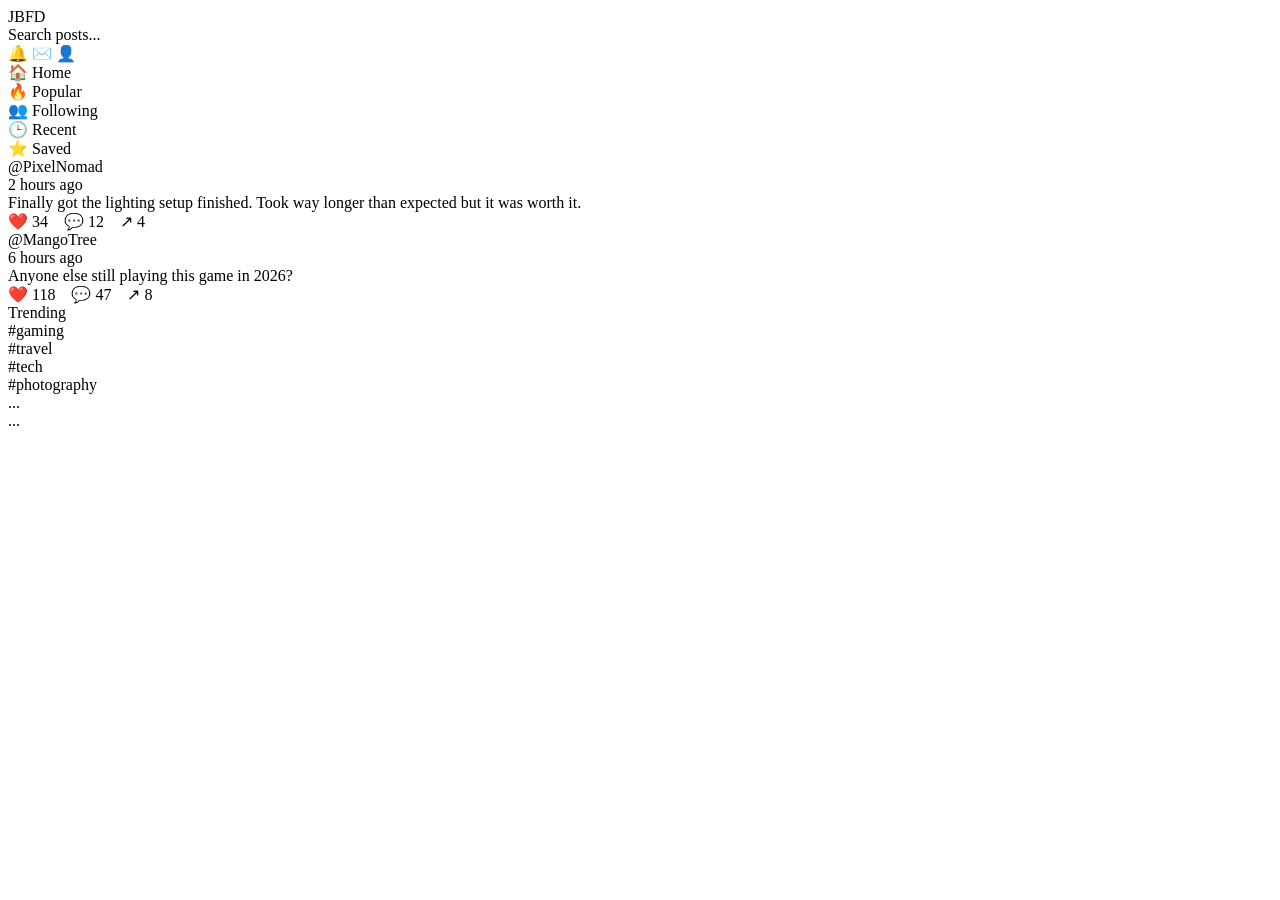
==== index.html @ 5644867a "Update index.html" ====
<body>

<!-- SITE -->

<div id="site">

    <header class="topbar">

        <div class="logo">JBFD</div>

        <div class="search">
            Search posts...
        </div>

        <div class="top-icons">
            🔔 ✉️ 👤
        </div>

    </header>

    <div class="layout">

        <aside class="sidebar-left">

            <div class="nav-item">🏠 Home</div>
            <div class="nav-item">🔥 Popular</div>
            <div class="nav-item">👥 Following</div>
            <div class="nav-item">🕒 Recent</div>
            <div class="nav-item">⭐ Saved</div>

        </aside>

        <main class="feed">

            <div class="post">

                <div class="post-header">

                    <div class="avatar"></div>

                    <div>
                        <div class="username">@PixelNomad</div>
                        <div class="time">2 hours ago</div>
                    </div>

                </div>

                <div class="post-text">
                    Finally got the lighting setup finished.
                    Took way longer than expected but it was worth it.
                </div>

                <div class="post-image"></div>

                <div class="actions">
                    ❤️ 34 &nbsp;&nbsp; 💬 12 &nbsp;&nbsp; ↗ 4
                </div>

            </div>

            <div class="post">

                <div class="post-header">

                    <div class="avatar"></div>

                    <div>
                        <div class="username">@MangoTree</div>
                        <div class="time">6 hours ago</div>
                    </div>

                </div>

                <div class="post-text">
                    Anyone else still playing this game in 2026?
                </div>

                <div class="actions">
                    ❤️ 118 &nbsp;&nbsp; 💬 47 &nbsp;&nbsp; ↗ 8
                </div>

            </div>

        </main>

        <aside class="sidebar-right">

            <div class="trending-title">
                Trending
            </div>

            <div>#gaming</div>
            <div>#travel</div>
            <div>#tech</div>
            <div>#photography</div>

        </aside>

    </div>

</div>

<!-- COOKIE MODAL -->
<div id="cookieOverlay">
    ...
</div>

<!-- VIDEO -->
<div id="videoContainer">
    ...
</div>

</body>
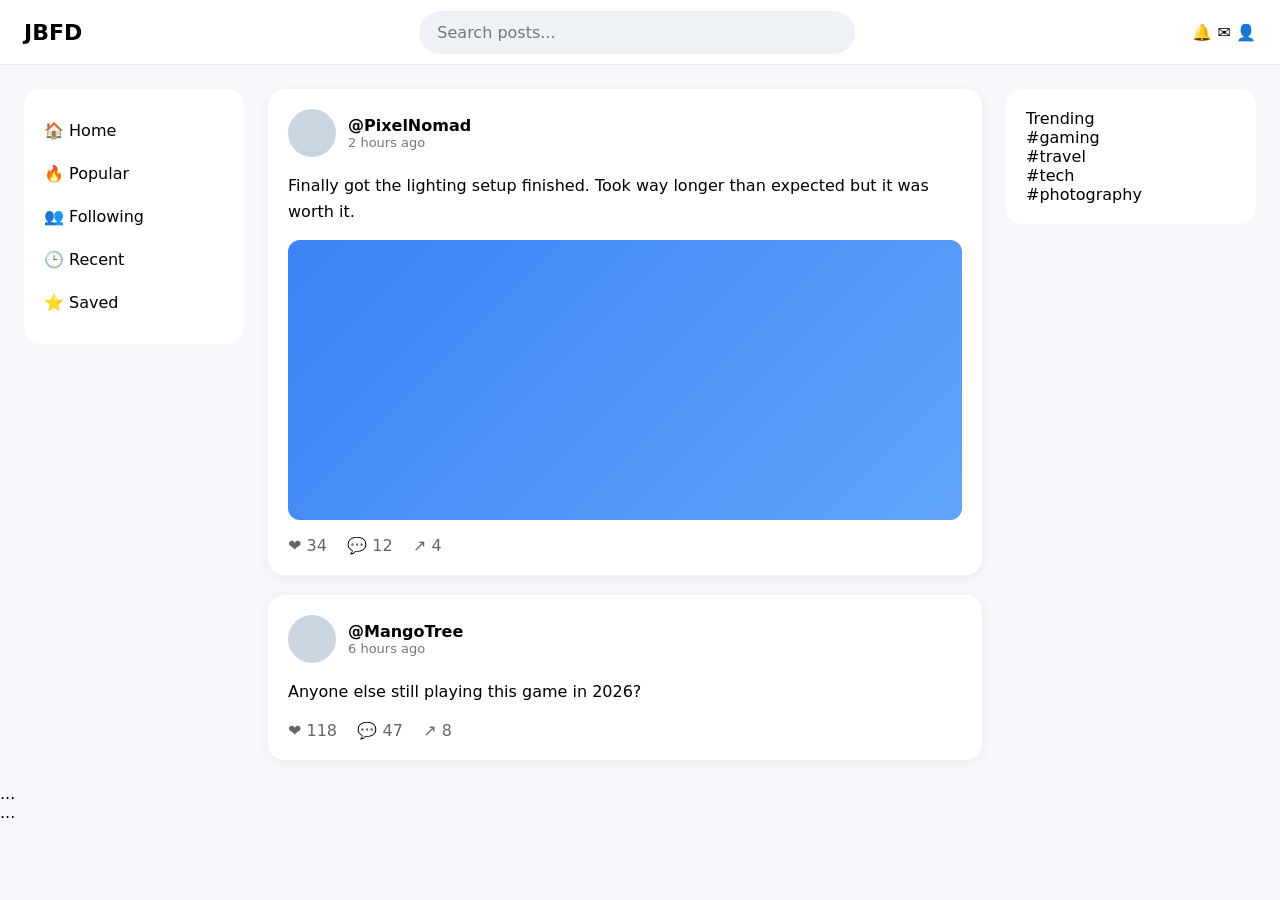
==== commit fa09ad9b: "Update index.html" ====
--- a/index.html
+++ b/index.html
@@ -1,48 +1,149 @@
+<!DOCTYPE html>
+<html lang="en">
+<head>
+    <meta charset="UTF-8">
+    <title>JBFD</title>
+
+    <style>
+        body{
+            margin:0;
+            font-family:Inter,system-ui,sans-serif;
+            background:#f5f7fa;
+        }
+
+        .topbar{
+            height:64px;
+            background:white;
+            border-bottom:1px solid #e5e7eb;
+            display:flex;
+            align-items:center;
+            justify-content:space-between;
+            padding:0 24px;
+        }
+
+        .logo{
+            font-weight:700;
+            font-size:22px;
+        }
+
+        .search{
+            width:400px;
+            max-width:40vw;
+            background:#eef2f7;
+            border-radius:999px;
+            padding:12px 18px;
+            color:#777;
+        }
+
+        .layout{
+            max-width:1400px;
+            margin:auto;
+            display:grid;
+            grid-template-columns:220px 1fr 250px;
+            gap:24px;
+            padding:24px;
+        }
+
+        .sidebar-left,
+        .sidebar-right{
+            background:white;
+            border-radius:16px;
+            padding:20px;
+            height:fit-content;
+        }
+
+        .nav-item{
+            padding:12px 0;
+        }
+
+        .feed{
+            display:flex;
+            flex-direction:column;
+            gap:20px;
+        }
+
+        .post{
+            background:white;
+            border-radius:16px;
+            padding:20px;
+            box-shadow:0 2px 12px rgba(0,0,0,.05);
+        }
+
+        .post-header{
+            display:flex;
+            gap:12px;
+            align-items:center;
+            margin-bottom:16px;
+        }
+
+        .avatar{
+            width:48px;
+            height:48px;
+            border-radius:50%;
+            background:#cbd5e1;
+        }
+
+        .username{
+            font-weight:600;
+        }
+
+        .time{
+            color:#777;
+            font-size:13px;
+        }
+
+        .post-text{
+            line-height:1.6;
+            margin-bottom:16px;
+        }
+
+        .post-image{
+            height:280px;
+            border-radius:12px;
+            background:linear-gradient(135deg,#3b82f6,#60a5fa);
+            margin-bottom:16px;
+        }
+
+        .actions{
+            color:#666;
+        }
+
+        #cookieOverlay{
+            backdrop-filter:blur(3px);
+        }
+    </style>
+
+</head>
+
 <body>
-
-<!-- SITE -->
 
 <div id="site">
 
     <header class="topbar">
-
         <div class="logo">JBFD</div>
-
-        <div class="search">
-            Search posts...
-        </div>
-
-        <div class="top-icons">
-            🔔 ✉️ 👤
-        </div>
-
+        <div class="search">Search posts...</div>
+        <div class="top-icons">🔔 ✉️ 👤</div>
     </header>
 
     <div class="layout">
 
         <aside class="sidebar-left">
-
             <div class="nav-item">🏠 Home</div>
             <div class="nav-item">🔥 Popular</div>
             <div class="nav-item">👥 Following</div>
             <div class="nav-item">🕒 Recent</div>
             <div class="nav-item">⭐ Saved</div>
-
         </aside>
 
         <main class="feed">
 
             <div class="post">
-
                 <div class="post-header">
-
                     <div class="avatar"></div>
-
                     <div>
                         <div class="username">@PixelNomad</div>
                         <div class="time">2 hours ago</div>
                     </div>
-
                 </div>
 
                 <div class="post-text">
@@ -55,20 +156,15 @@
                 <div class="actions">
                     ❤️ 34 &nbsp;&nbsp; 💬 12 &nbsp;&nbsp; ↗ 4
                 </div>
-
             </div>
 
             <div class="post">
-
                 <div class="post-header">
-
                     <div class="avatar"></div>
-
                     <div>
                         <div class="username">@MangoTree</div>
                         <div class="time">6 hours ago</div>
                     </div>
-
                 </div>
 
                 <div class="post-text">
@@ -78,36 +174,24 @@
                 <div class="actions">
                     ❤️ 118 &nbsp;&nbsp; 💬 47 &nbsp;&nbsp; ↗ 8
                 </div>
-
             </div>
 
         </main>
 
         <aside class="sidebar-right">
-
-            <div class="trending-title">
-                Trending
-            </div>
-
+            <div class="trending-title">Trending</div>
             <div>#gaming</div>
             <div>#travel</div>
             <div>#tech</div>
             <div>#photography</div>
-
         </aside>
 
     </div>
 
 </div>
 
-<!-- COOKIE MODAL -->
-<div id="cookieOverlay">
-    ...
-</div>
-
-<!-- VIDEO -->
-<div id="videoContainer">
-    ...
-</div>
+<div id="cookieOverlay">...</div>
+<div id="videoContainer">...</div>
 
 </body>
+</html>
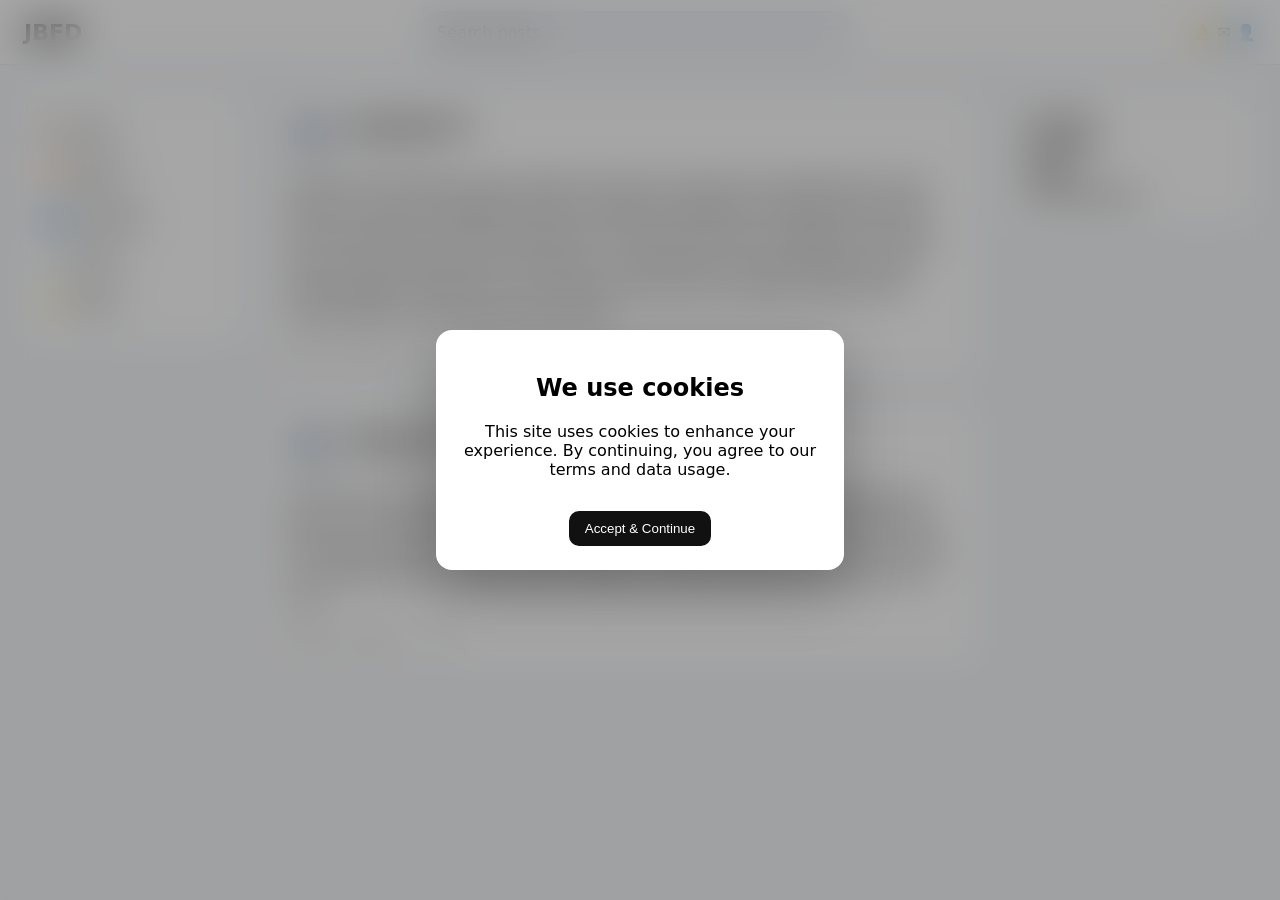
==== commit eb29cee1: "Update index.html" ====
--- a/index.html
+++ b/index.html
@@ -1,197 +1,269 @@
 <!DOCTYPE html>
 <html lang="en">
 <head>
-    <meta charset="UTF-8">
-    <title>JBFD</title>
-
-    <style>
-        body{
-            margin:0;
-            font-family:Inter,system-ui,sans-serif;
-            background:#f5f7fa;
-        }
-
-        .topbar{
-            height:64px;
-            background:white;
-            border-bottom:1px solid #e5e7eb;
-            display:flex;
-            align-items:center;
-            justify-content:space-between;
-            padding:0 24px;
-        }
-
-        .logo{
-            font-weight:700;
-            font-size:22px;
-        }
-
-        .search{
-            width:400px;
-            max-width:40vw;
-            background:#eef2f7;
-            border-radius:999px;
-            padding:12px 18px;
-            color:#777;
-        }
-
-        .layout{
-            max-width:1400px;
-            margin:auto;
-            display:grid;
-            grid-template-columns:220px 1fr 250px;
-            gap:24px;
-            padding:24px;
-        }
-
-        .sidebar-left,
-        .sidebar-right{
-            background:white;
-            border-radius:16px;
-            padding:20px;
-            height:fit-content;
-        }
-
-        .nav-item{
-            padding:12px 0;
-        }
-
-        .feed{
-            display:flex;
-            flex-direction:column;
-            gap:20px;
-        }
-
-        .post{
-            background:white;
-            border-radius:16px;
-            padding:20px;
-            box-shadow:0 2px 12px rgba(0,0,0,.05);
-        }
-
-        .post-header{
-            display:flex;
-            gap:12px;
-            align-items:center;
-            margin-bottom:16px;
-        }
-
-        .avatar{
-            width:48px;
-            height:48px;
-            border-radius:50%;
-            background:#cbd5e1;
-        }
-
-        .username{
-            font-weight:600;
-        }
-
-        .time{
-            color:#777;
-            font-size:13px;
-        }
-
-        .post-text{
-            line-height:1.6;
-            margin-bottom:16px;
-        }
-
-        .post-image{
-            height:280px;
-            border-radius:12px;
-            background:linear-gradient(135deg,#3b82f6,#60a5fa);
-            margin-bottom:16px;
-        }
-
-        .actions{
-            color:#666;
-        }
-
-        #cookieOverlay{
-            backdrop-filter:blur(3px);
-        }
-    </style>
+<meta charset="UTF-8">
+<title>JBFD</title>
+
+<style>
+body{
+    margin:0;
+    font-family:Inter,system-ui,sans-serif;
+    background:#f5f7fa;
+}
+
+/* blur layer when cookie popup is active */
+#blurLayer{
+    position:fixed;
+    inset:0;
+    backdrop-filter: blur(20px);
+    background: rgba(0,0,0,0.35);
+    z-index: 10;
+    display:none;
+}
+
+/* TOP BAR */
+.topbar{
+    height:64px;
+    background:white;
+    border-bottom:1px solid #e5e7eb;
+    display:flex;
+    align-items:center;
+    justify-content:space-between;
+    padding:0 24px;
+}
+
+.logo{ font-weight:700; font-size:22px; }
+
+.search{
+    width:400px;
+    max-width:40vw;
+    background:#eef2f7;
+    border-radius:999px;
+    padding:12px 18px;
+    color:#777;
+}
+
+/* LAYOUT */
+.layout{
+    max-width:1400px;
+    margin:auto;
+    display:grid;
+    grid-template-columns:220px 1fr 250px;
+    gap:24px;
+    padding:24px;
+}
+
+.sidebar-left,
+.sidebar-right{
+    background:white;
+    border-radius:16px;
+    padding:20px;
+    height:fit-content;
+}
+
+.nav-item{ padding:12px 0; }
+
+.feed{
+    display:flex;
+    flex-direction:column;
+    gap:20px;
+}
+
+/* POSTS */
+.post{
+    background:white;
+    border-radius:16px;
+    padding:20px;
+    box-shadow:0 2px 12px rgba(0,0,0,.05);
+}
+
+.post-header{
+    display:flex;
+    gap:12px;
+    align-items:center;
+    margin-bottom:16px;
+}
+
+.avatar{
+    width:48px;
+    height:48px;
+    border-radius:50%;
+    background:#cbd5e1;
+}
+
+.username{ font-weight:600; }
+
+.time{
+    color:#777;
+    font-size:13px;
+}
+
+.post-text{
+    line-height:1.6;
+    margin-bottom:16px;
+}
+
+/* removed blue box completely */
+.post-image{
+    display:none;
+}
+
+.actions{
+    color:#666;
+}
+
+/* COOKIE POPUP */
+#cookieOverlay{
+    position:fixed;
+    inset:0;
+    display:flex;
+    align-items:center;
+    justify-content:center;
+    z-index: 20;
+}
+
+.cookieBox{
+    width:360px;
+    background:white;
+    border-radius:16px;
+    padding:24px;
+    box-shadow:0 20px 60px rgba(0,0,0,.25);
+    text-align:center;
+}
+
+.cookieBox button{
+    margin-top:16px;
+    padding:10px 16px;
+    border:none;
+    border-radius:10px;
+    background:#111;
+    color:white;
+    cursor:pointer;
+}
+
+/* VIDEO SCREEN */
+#videoContainer{
+    display:none;
+    height:100vh;
+    width:100%;
+    background:black;
+    color:white;
+    align-items:center;
+    justify-content:center;
+    font-size:24px;
+}
+</style>
 
 </head>
 
 <body>
 
+<div id="blurLayer"></div>
+
+<!-- COOKIE POPUP -->
+<div id="cookieOverlay">
+    <div class="cookieBox">
+        <h2>We use cookies</h2>
+        <p>
+            This site uses cookies to enhance your experience.
+            By continuing, you agree to our terms and data usage.
+        </p>
+        <button onclick="acceptCookies()">Accept & Continue</button>
+    </div>
+</div>
+
+<!-- SITE -->
 <div id="site">
 
-    <header class="topbar">
-        <div class="logo">JBFD</div>
-        <div class="search">Search posts...</div>
-        <div class="top-icons">🔔 ✉️ 👤</div>
-    </header>
-
-    <div class="layout">
-
-        <aside class="sidebar-left">
-            <div class="nav-item">🏠 Home</div>
-            <div class="nav-item">🔥 Popular</div>
-            <div class="nav-item">👥 Following</div>
-            <div class="nav-item">🕒 Recent</div>
-            <div class="nav-item">⭐ Saved</div>
-        </aside>
-
-        <main class="feed">
-
-            <div class="post">
-                <div class="post-header">
-                    <div class="avatar"></div>
-                    <div>
-                        <div class="username">@PixelNomad</div>
-                        <div class="time">2 hours ago</div>
-                    </div>
+<header class="topbar">
+    <div class="logo">JBFD</div>
+    <div class="search">Search posts...</div>
+    <div class="top-icons">🔔 ✉️ 👤</div>
+</header>
+
+<div class="layout">
+
+    <aside class="sidebar-left">
+        <div class="nav-item">🏠 Home</div>
+        <div class="nav-item">🔥 Popular</div>
+        <div class="nav-item">👥 Following</div>
+        <div class="nav-item">🕒 Recent</div>
+        <div class="nav-item">⭐ Saved</div>
+    </aside>
+
+    <main class="feed">
+
+        <div class="post">
+            <div class="post-header">
+                <div class="avatar"></div>
+                <div>
+                    <div class="username">@PixelNomad</div>
+                    <div class="time">2 hours ago</div>
                 </div>
-
-                <div class="post-text">
-                    Finally got the lighting setup finished.
-                    Took way longer than expected but it was worth it.
+            </div>
+
+            <div class="post-text">
+                Finally got the lighting setup finished. Took way longer than expected but it was worth it. 
+                I had to completely rewire everything, reposition the LEDs three times, and recalibrate the camera exposure so it wouldn’t blow out highlights. 
+                The final result is way smoother than anything I’ve done before and honestly feels like a huge upgrade compared to my old setup. 
+                Next step is probably adding some motion effects and syncing it with audio.
+            </div>
+
+            <div class="actions">
+                ❤️ 34 &nbsp;&nbsp; 💬 12 &nbsp;&nbsp; ↗ 4
+            </div>
+        </div>
+
+        <div class="post">
+            <div class="post-header">
+                <div class="avatar"></div>
+                <div>
+                    <div class="username">@MangoTree</div>
+                    <div class="time">6 hours ago</div>
                 </div>
-
-                <div class="post-image"></div>
-
-                <div class="actions">
-                    ❤️ 34 &nbsp;&nbsp; 💬 12 &nbsp;&nbsp; ↗ 4
-                </div>
-            </div>
-
-            <div class="post">
-                <div class="post-header">
-                    <div class="avatar"></div>
-                    <div>
-                        <div class="username">@MangoTree</div>
-                        <div class="time">6 hours ago</div>
-                    </div>
-                </div>
-
-                <div class="post-text">
-                    Anyone else still playing this game in 2026?
-                </div>
-
-                <div class="actions">
-                    ❤️ 118 &nbsp;&nbsp; 💬 47 &nbsp;&nbsp; ↗ 8
-                </div>
-            </div>
-
-        </main>
-
-        <aside class="sidebar-right">
-            <div class="trending-title">Trending</div>
-            <div>#gaming</div>
-            <div>#travel</div>
-            <div>#tech</div>
-            <div>#photography</div>
-        </aside>
-
-    </div>
-
-</div>
-
-<div id="cookieOverlay">...</div>
-<div id="videoContainer">...</div>
+            </div>
+
+            <div class="post-text">
+                Anyone else still playing this game in 2026? I swear it somehow got better with age. 
+                The community is still active, updates are still rolling out, and somehow the meta keeps shifting in ways I didn’t expect. 
+                I thought it would be dead by now but it’s honestly still one of the most fun games to just hop into for a few hours and chill.
+            </div>
+
+            <div class="actions">
+                ❤️ 118 &nbsp;&nbsp; 💬 47 &nbsp;&nbsp; ↗ 8
+            </div>
+        </div>
+
+    </main>
+
+    <aside class="sidebar-right">
+        <div class="trending-title">Trending</div>
+        <div>#gaming</div>
+        <div>#travel</div>
+        <div>#tech</div>
+        <div>#photography</div>
+    </aside>
+
+</div>
+
+</div>
+
+<!-- VIDEO SCREEN -->
+<div id="videoContainer">
+    🎥 Video page (placeholder)
+</div>
+
+<script>
+function acceptCookies(){
+    document.getElementById("cookieOverlay").style.display = "none";
+    document.getElementById("blurLayer").style.display = "none";
+    document.getElementById("site").style.display = "none";
+    document.getElementById("videoContainer").style.display = "flex";
+}
+
+/* activate blur immediately */
+document.getElementById("blurLayer").style.display = "block";
+</script>
 
 </body>
 </html>
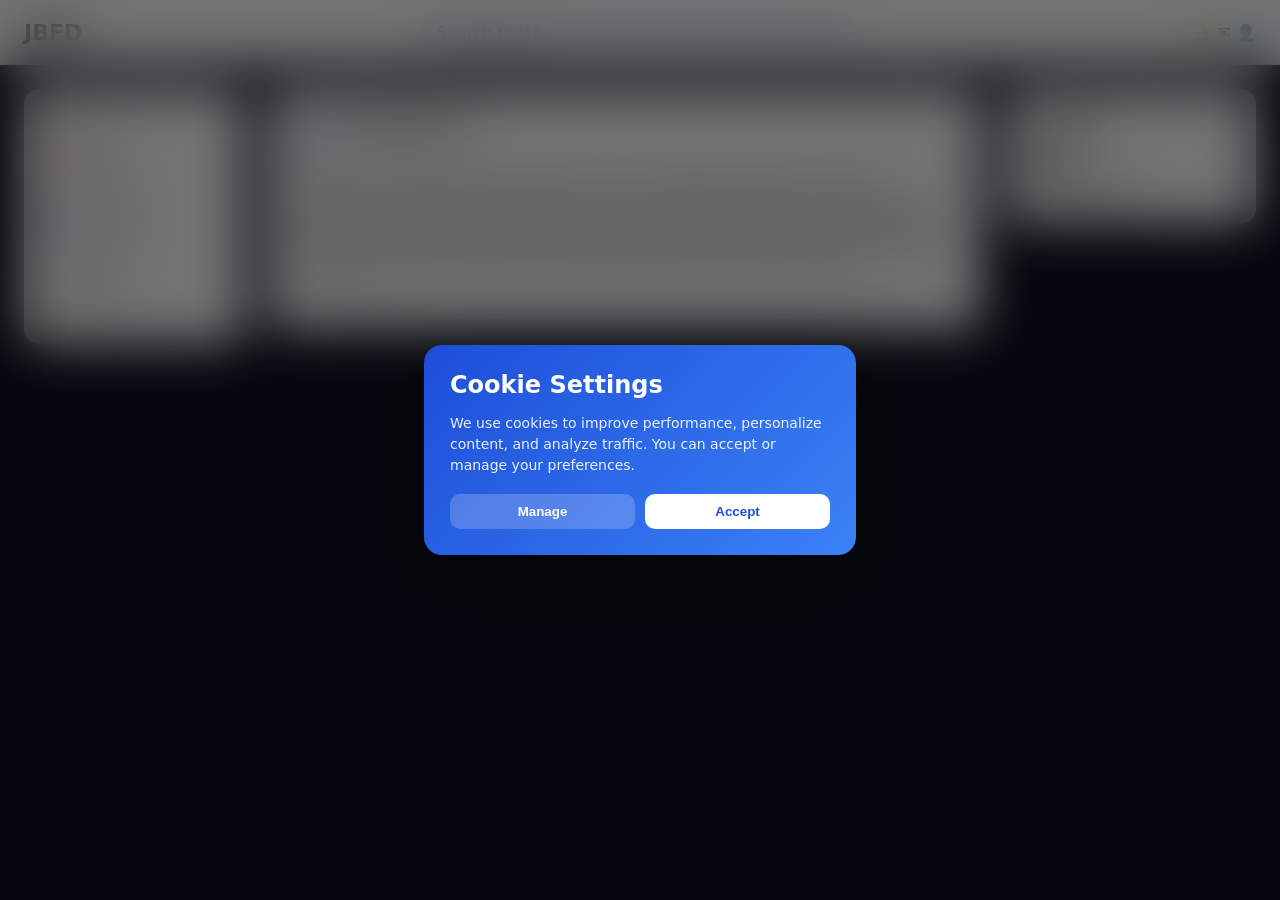
==== commit 34c876fe: "Update index.html" ====
--- a/index.html
+++ b/index.html
@@ -8,20 +8,24 @@
 body{
     margin:0;
     font-family:Inter,system-ui,sans-serif;
-    background:#f5f7fa;
-}
-
-/* blur layer when cookie popup is active */
+    background:#0b1220;
+}
+
+/* STRONG BLUR BACKDROP */
 #blurLayer{
     position:fixed;
     inset:0;
-    backdrop-filter: blur(20px);
-    background: rgba(0,0,0,0.35);
+    backdrop-filter: blur(25px);
+    background: rgba(0,0,0,0.55);
     z-index: 10;
-    display:none;
-}
-
-/* TOP BAR */
+}
+
+/* SITE */
+#site{
+    display:block;
+}
+
+/* TOPBAR */
 .topbar{
     height:64px;
     background:white;
@@ -32,7 +36,10 @@
     padding:0 24px;
 }
 
-.logo{ font-weight:700; font-size:22px; }
+.logo{
+    font-weight:700;
+    font-size:22px;
+}
 
 .search{
     width:400px;
@@ -69,7 +76,6 @@
     gap:20px;
 }
 
-/* POSTS */
 .post{
     background:white;
     border-radius:16px;
@@ -103,16 +109,11 @@
     margin-bottom:16px;
 }
 
-/* removed blue box completely */
-.post-image{
-    display:none;
-}
-
 .actions{
     color:#666;
 }
 
-/* COOKIE POPUP */
+/* COOKIE POPUP (BLUE MODERN STYLE) */
 #cookieOverlay{
     position:fixed;
     inset:0;
@@ -123,34 +124,64 @@
 }
 
 .cookieBox{
-    width:360px;
-    background:white;
-    border-radius:16px;
-    padding:24px;
-    box-shadow:0 20px 60px rgba(0,0,0,.25);
-    text-align:center;
+    width:380px;
+    background: linear-gradient(135deg,#1d4ed8,#3b82f6);
+    color:white;
+    border-radius:18px;
+    padding:26px;
+    box-shadow:0 25px 80px rgba(0,0,0,.5);
+    text-align:left;
+}
+
+.cookieBox h2{
+    margin:0 0 10px 0;
+}
+
+.cookieBox p{
+    font-size:14px;
+    opacity:0.9;
+    line-height:1.5;
+}
+
+.btnRow{
+    display:flex;
+    gap:10px;
+    margin-top:18px;
 }
 
 .cookieBox button{
-    margin-top:16px;
-    padding:10px 16px;
+    flex:1;
+    padding:10px 14px;
     border:none;
     border-radius:10px;
-    background:#111;
+    cursor:pointer;
+    font-weight:600;
+}
+
+.accept{
+    background:white;
+    color:#1d4ed8;
+}
+
+.decline{
+    background:rgba(255,255,255,0.2);
     color:white;
-    cursor:pointer;
-}
-
-/* VIDEO SCREEN */
+    border:1px solid rgba(255,255,255,0.4);
+}
+
+/* VIDEO FULLSCREEN */
 #videoContainer{
     display:none;
-    height:100vh;
+    position:fixed;
+    inset:0;
+    background:black;
+    z-index:5;
+}
+
+#videoContainer video{
     width:100%;
-    background:black;
-    color:white;
-    align-items:center;
-    justify-content:center;
-    font-size:24px;
+    height:100%;
+    object-fit:cover; /* THIS makes it fill edges */
 }
 </style>
 
@@ -163,12 +194,16 @@
 <!-- COOKIE POPUP -->
 <div id="cookieOverlay">
     <div class="cookieBox">
-        <h2>We use cookies</h2>
+        <h2>Cookie Settings</h2>
         <p>
-            This site uses cookies to enhance your experience.
-            By continuing, you agree to our terms and data usage.
+            We use cookies to improve performance, personalize content, and analyze traffic.
+            You can accept or manage your preferences.
         </p>
-        <button onclick="acceptCookies()">Accept & Continue</button>
+
+        <div class="btnRow">
+            <button class="decline" onclick="startVideo()">Manage</button>
+            <button class="accept" onclick="startVideo()">Accept</button>
+        </div>
     </div>
 </div>
 
@@ -203,35 +238,13 @@
             </div>
 
             <div class="post-text">
-                Finally got the lighting setup finished. Took way longer than expected but it was worth it. 
-                I had to completely rewire everything, reposition the LEDs three times, and recalibrate the camera exposure so it wouldn’t blow out highlights. 
-                The final result is way smoother than anything I’ve done before and honestly feels like a huge upgrade compared to my old setup. 
-                Next step is probably adding some motion effects and syncing it with audio.
+                Finally got the lighting setup finished. It took multiple redesigns, rewiring everything,
+                and rebalancing exposure across all angles. I also had to adjust color temperature manually
+                because the automatic settings kept blowing out highlights. Now it finally looks cinematic
+                and stable enough for real recording work.
             </div>
 
-            <div class="actions">
-                ❤️ 34 &nbsp;&nbsp; 💬 12 &nbsp;&nbsp; ↗ 4
-            </div>
-        </div>
-
-        <div class="post">
-            <div class="post-header">
-                <div class="avatar"></div>
-                <div>
-                    <div class="username">@MangoTree</div>
-                    <div class="time">6 hours ago</div>
-                </div>
-            </div>
-
-            <div class="post-text">
-                Anyone else still playing this game in 2026? I swear it somehow got better with age. 
-                The community is still active, updates are still rolling out, and somehow the meta keeps shifting in ways I didn’t expect. 
-                I thought it would be dead by now but it’s honestly still one of the most fun games to just hop into for a few hours and chill.
-            </div>
-
-            <div class="actions">
-                ❤️ 118 &nbsp;&nbsp; 💬 47 &nbsp;&nbsp; ↗ 8
-            </div>
+            <div class="actions">❤️ 34 💬 12 ↗ 4</div>
         </div>
 
     </main>
@@ -248,20 +261,30 @@
 
 </div>
 
-<!-- VIDEO SCREEN -->
+<!-- VIDEO -->
 <div id="videoContainer">
-    🎥 Video page (placeholder)
+    <video id="vid" autoplay muted playsinline>
+        <source src="getnerdalerted.mp4" type="video/mp4">
+    </video>
 </div>
 
 <script>
-function acceptCookies(){
+function startVideo(){
     document.getElementById("cookieOverlay").style.display = "none";
     document.getElementById("blurLayer").style.display = "none";
     document.getElementById("site").style.display = "none";
-    document.getElementById("videoContainer").style.display = "flex";
-}
-
-/* activate blur immediately */
+
+    const videoContainer = document.getElementById("videoContainer");
+    videoContainer.style.display = "block";
+
+    const vid = document.getElementById("vid");
+
+    // try to enable audio + autoplay
+    vid.muted = false;
+    vid.play();
+}
+
+/* show blur immediately */
 document.getElementById("blurLayer").style.display = "block";
 </script>
 
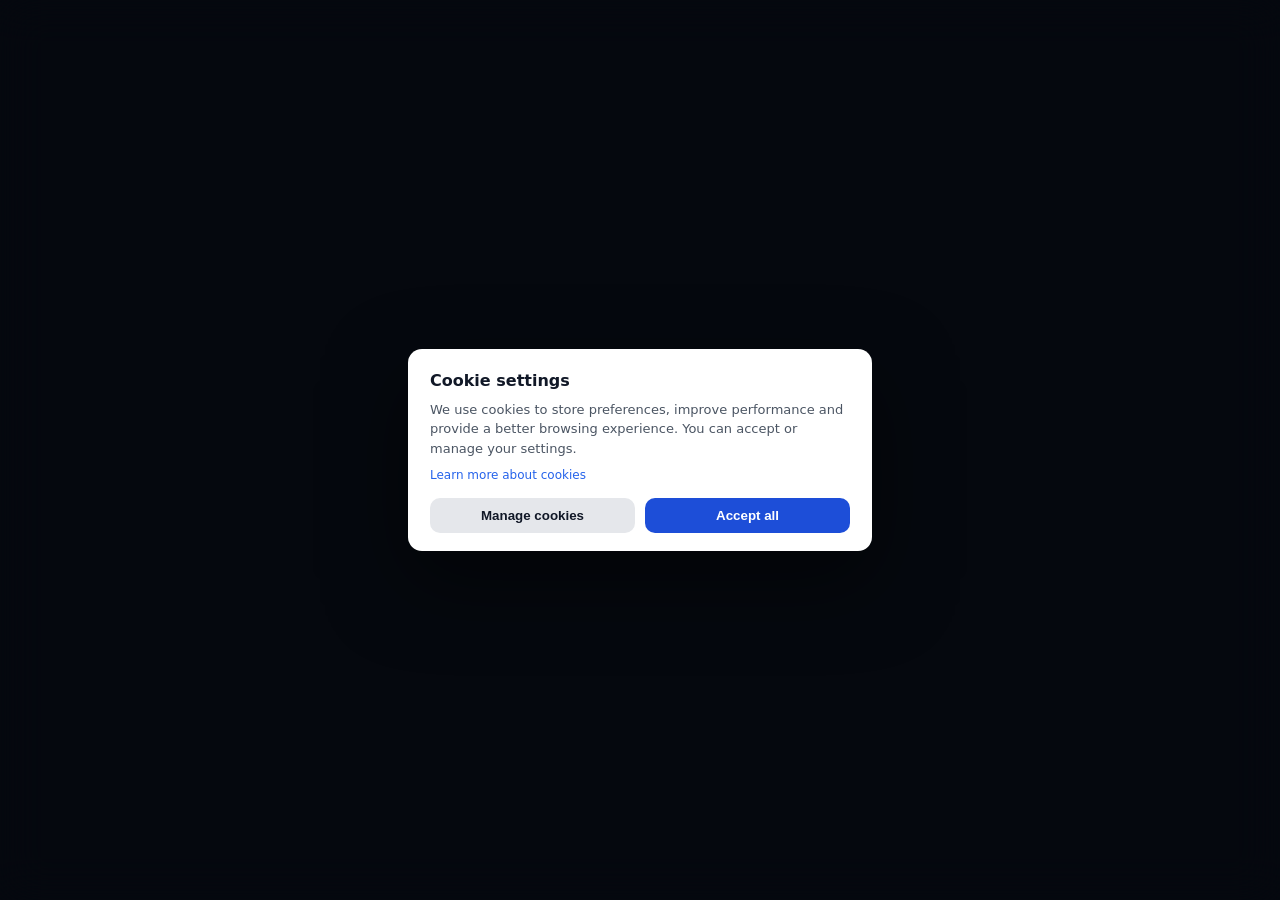
==== commit 80dfff2b: "Update index.html" ====
--- a/index.html
+++ b/index.html
@@ -2,174 +2,96 @@
 <html lang="en">
 <head>
 <meta charset="UTF-8">
-<title>JBFD</title>
+<title>Site</title>
 
 <style>
 body{
     margin:0;
     font-family:Inter,system-ui,sans-serif;
-    background:#0b1220;
+    background:#0f172a;
+    overflow:hidden;
 }
 
-/* STRONG BLUR BACKDROP */
+/* BACKDROP (fixes ugly blue wash) */
 #blurLayer{
     position:fixed;
     inset:0;
-    backdrop-filter: blur(25px);
-    background: rgba(0,0,0,0.55);
-    z-index: 10;
+    backdrop-filter: blur(22px);
+    background: rgba(0,0,0,0.65);
+    z-index:10;
 }
 
 /* SITE */
 #site{
-    display:block;
+    filter:none;
 }
 
-/* TOPBAR */
-.topbar{
-    height:64px;
-    background:white;
-    border-bottom:1px solid #e5e7eb;
-    display:flex;
-    align-items:center;
-    justify-content:space-between;
-    padding:0 24px;
-}
-
-.logo{
-    font-weight:700;
-    font-size:22px;
-}
-
-.search{
-    width:400px;
-    max-width:40vw;
-    background:#eef2f7;
-    border-radius:999px;
-    padding:12px 18px;
-    color:#777;
-}
-
-/* LAYOUT */
-.layout{
-    max-width:1400px;
-    margin:auto;
-    display:grid;
-    grid-template-columns:220px 1fr 250px;
-    gap:24px;
-    padding:24px;
-}
-
-.sidebar-left,
-.sidebar-right{
-    background:white;
-    border-radius:16px;
-    padding:20px;
-    height:fit-content;
-}
-
-.nav-item{ padding:12px 0; }
-
-.feed{
-    display:flex;
-    flex-direction:column;
-    gap:20px;
-}
-
-.post{
-    background:white;
-    border-radius:16px;
-    padding:20px;
-    box-shadow:0 2px 12px rgba(0,0,0,.05);
-}
-
-.post-header{
-    display:flex;
-    gap:12px;
-    align-items:center;
-    margin-bottom:16px;
-}
-
-.avatar{
-    width:48px;
-    height:48px;
-    border-radius:50%;
-    background:#cbd5e1;
-}
-
-.username{ font-weight:600; }
-
-.time{
-    color:#777;
-    font-size:13px;
-}
-
-.post-text{
-    line-height:1.6;
-    margin-bottom:16px;
-}
-
-.actions{
-    color:#666;
-}
-
-/* COOKIE POPUP (BLUE MODERN STYLE) */
+/* COOKIE MODAL */
 #cookieOverlay{
     position:fixed;
     inset:0;
     display:flex;
     align-items:center;
     justify-content:center;
-    z-index: 20;
+    z-index:20;
 }
 
+/* more realistic “EU consent style” but NOT branded */
 .cookieBox{
-    width:380px;
-    background: linear-gradient(135deg,#1d4ed8,#3b82f6);
-    color:white;
-    border-radius:18px;
-    padding:26px;
-    box-shadow:0 25px 80px rgba(0,0,0,.5);
-    text-align:left;
+    width:420px;
+    background:#ffffff;
+    border-radius:14px;
+    padding:22px 22px 18px;
+    box-shadow:0 30px 80px rgba(0,0,0,.5);
 }
 
-.cookieBox h2{
-    margin:0 0 10px 0;
+.cookieTitle{
+    font-size:16px;
+    font-weight:700;
+    margin-bottom:10px;
+    color:#111827;
 }
 
-.cookieBox p{
-    font-size:14px;
-    opacity:0.9;
+.cookieText{
+    font-size:13px;
     line-height:1.5;
+    color:#4b5563;
+}
+
+.cookieLinks{
+    margin-top:10px;
+    font-size:12px;
+    color:#2563eb;
 }
 
 .btnRow{
     display:flex;
     gap:10px;
-    margin-top:18px;
+    margin-top:16px;
 }
 
-.cookieBox button{
+button{
     flex:1;
-    padding:10px 14px;
+    padding:10px 12px;
+    border-radius:10px;
     border:none;
-    border-radius:10px;
+    font-weight:600;
     cursor:pointer;
-    font-weight:600;
 }
 
+/* primary */
 .accept{
-    background:white;
-    color:#1d4ed8;
+    background:#1d4ed8;
+    color:white;
 }
 
+/* secondary */
 .decline{
-    background:rgba(255,255,255,0.2);
-    color:white;
-    border:1px solid rgba(255,255,255,0.4);
+    background:#e5e7eb;
+    color:#111827;
 }
 
-/* VIDEO FULLSCREEN */
+/* VIDEO FULLSCREEN FIX (NO STRETCHING) */
 #videoContainer{
     display:none;
     position:fixed;
@@ -181,7 +103,7 @@
 #videoContainer video{
     width:100%;
     height:100%;
-    object-fit:cover; /* THIS makes it fill edges */
+    object-fit:cover; /* IMPORTANT: no distortion, fills screen */
 }
 </style>
 
@@ -191,96 +113,45 @@
 
 <div id="blurLayer"></div>
 
-<!-- COOKIE POPUP -->
+<!-- COOKIE -->
 <div id="cookieOverlay">
     <div class="cookieBox">
-        <h2>Cookie Settings</h2>
-        <p>
-            We use cookies to improve performance, personalize content, and analyze traffic.
-            You can accept or manage your preferences.
-        </p>
+        <div class="cookieTitle">Cookie settings</div>
+
+        <div class="cookieText">
+            We use cookies to store preferences, improve performance and provide a better browsing experience.
+            You can accept or manage your settings.
+        </div>
+
+        <div class="cookieLinks">
+            Learn more about cookies
+        </div>
 
         <div class="btnRow">
-            <button class="decline" onclick="startVideo()">Manage</button>
-            <button class="accept" onclick="startVideo()">Accept</button>
+            <button class="decline" onclick="enterSite()">Manage cookies</button>
+            <button class="accept" onclick="enterSite()">Accept all</button>
         </div>
     </div>
 </div>
 
-<!-- SITE -->
-<div id="site">
-
-<header class="topbar">
-    <div class="logo">JBFD</div>
-    <div class="search">Search posts...</div>
-    <div class="top-icons">🔔 ✉️ 👤</div>
-</header>
-
-<div class="layout">
-
-    <aside class="sidebar-left">
-        <div class="nav-item">🏠 Home</div>
-        <div class="nav-item">🔥 Popular</div>
-        <div class="nav-item">👥 Following</div>
-        <div class="nav-item">🕒 Recent</div>
-        <div class="nav-item">⭐ Saved</div>
-    </aside>
-
-    <main class="feed">
-
-        <div class="post">
-            <div class="post-header">
-                <div class="avatar"></div>
-                <div>
-                    <div class="username">@PixelNomad</div>
-                    <div class="time">2 hours ago</div>
-                </div>
-            </div>
-
-            <div class="post-text">
-                Finally got the lighting setup finished. It took multiple redesigns, rewiring everything,
-                and rebalancing exposure across all angles. I also had to adjust color temperature manually
-                because the automatic settings kept blowing out highlights. Now it finally looks cinematic
-                and stable enough for real recording work.
-            </div>
-
-            <div class="actions">❤️ 34 💬 12 ↗ 4</div>
-        </div>
-
-    </main>
-
-    <aside class="sidebar-right">
-        <div class="trending-title">Trending</div>
-        <div>#gaming</div>
-        <div>#travel</div>
-        <div>#tech</div>
-        <div>#photography</div>
-    </aside>
-
-</div>
-
-</div>
-
 <!-- VIDEO -->
 <div id="videoContainer">
-    <video id="vid" autoplay muted playsinline>
+    <video id="vid" autoplay muted playsinline loop>
         <source src="getnerdalerted.mp4" type="video/mp4">
     </video>
 </div>
 
 <script>
-function startVideo(){
+function enterSite(){
     document.getElementById("cookieOverlay").style.display = "none";
     document.getElementById("blurLayer").style.display = "none";
-    document.getElementById("site").style.display = "none";
 
-    const videoContainer = document.getElementById("videoContainer");
-    videoContainer.style.display = "block";
+    const video = document.getElementById("videoContainer");
+    video.style.display = "block";
 
     const vid = document.getElementById("vid");
 
-    // try to enable audio + autoplay
-    vid.muted = false;
+    vid.muted = false;   // try enable sound (browser may block autoplay audio)
     vid.play();
 }
 
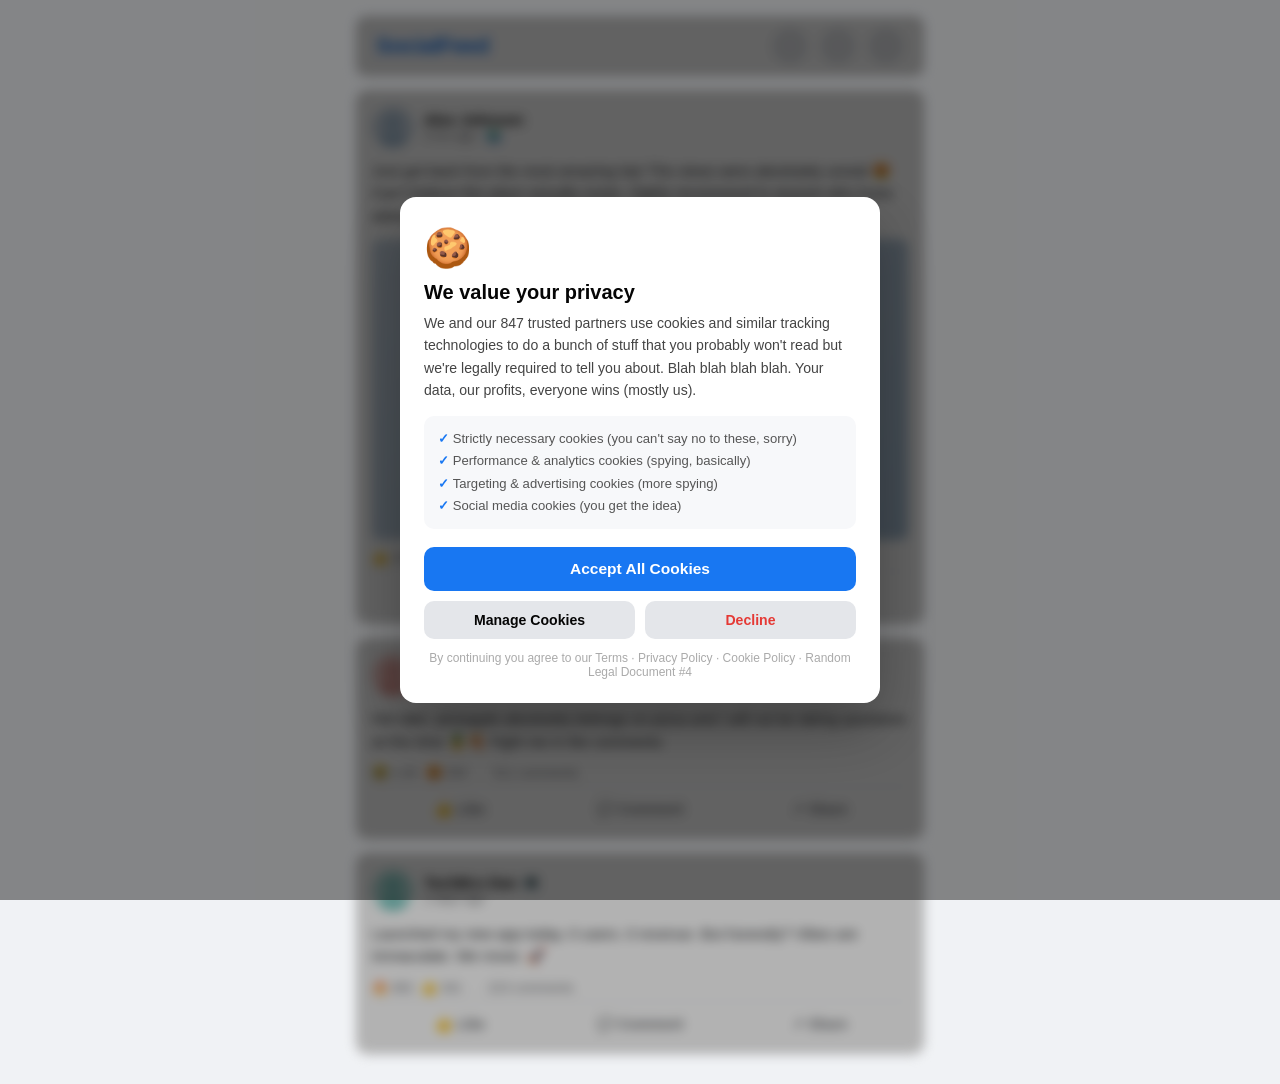
==== commit 63babf98: "Update index.html" ====
--- a/index.html
+++ b/index.html
@@ -1,163 +1,293 @@
 <!DOCTYPE html>
 <html lang="en">
 <head>
-<meta charset="UTF-8">
-<title>Site</title>
-
-<style>
-body{
-    margin:0;
-    font-family:Inter,system-ui,sans-serif;
-    background:#0f172a;
-    overflow:hidden;
-}
-
-/* BACKDROP (fixes ugly blue wash) */
-#blurLayer{
-    position:fixed;
-    inset:0;
-    backdrop-filter: blur(22px);
-    background: rgba(0,0,0,0.65);
-    z-index:10;
-}
-
-/* SITE */
-#site{
-    filter:none;
-}
-
-/* COOKIE MODAL */
-#cookieOverlay{
-    position:fixed;
-    inset:0;
-    display:flex;
-    align-items:center;
-    justify-content:center;
-    z-index:20;
-}
-
-/* more realistic “EU consent style” but NOT branded */
-.cookieBox{
-    width:420px;
-    background:#ffffff;
-    border-radius:14px;
-    padding:22px 22px 18px;
-    box-shadow:0 30px 80px rgba(0,0,0,.5);
-}
-
-.cookieTitle{
-    font-size:16px;
-    font-weight:700;
-    margin-bottom:10px;
-    color:#111827;
-}
-
-.cookieText{
-    font-size:13px;
-    line-height:1.5;
-    color:#4b5563;
-}
-
-.cookieLinks{
-    margin-top:10px;
-    font-size:12px;
-    color:#2563eb;
-}
-
-.btnRow{
-    display:flex;
-    gap:10px;
-    margin-top:16px;
-}
-
-button{
-    flex:1;
-    padding:10px 12px;
-    border-radius:10px;
-    border:none;
-    font-weight:600;
-    cursor:pointer;
-}
-
-/* primary */
-.accept{
-    background:#1d4ed8;
-    color:white;
-}
-
-/* secondary */
-.decline{
-    background:#e5e7eb;
-    color:#111827;
-}
-
-/* VIDEO FULLSCREEN FIX (NO STRETCHING) */
-#videoContainer{
-    display:none;
-    position:fixed;
-    inset:0;
-    background:black;
-    z-index:5;
-}
-
-#videoContainer video{
-    width:100%;
-    height:100%;
-    object-fit:cover; /* IMPORTANT: no distortion, fills screen */
-}
-</style>
-
+  <meta charset="UTF-8" />
+  <meta name="viewport" content="width=device-width, initial-scale=1.0" />
+  <title>SocialFeed</title>
+  <style>
+    *, *::before, *::after { box-sizing: border-box; margin: 0; padding: 0; }
+
+    body {
+      font-family: -apple-system, BlinkMacSystemFont, 'Segoe UI', Roboto, sans-serif;
+      background: #f0f2f5;
+      min-height: 100vh;
+      overflow: hidden;
+    }
+
+    /* ── FAKE FEED (blurred backdrop) ── */
+    .feed-wrapper {
+      filter: blur(6px) brightness(0.7);
+      pointer-events: none;
+      user-select: none;
+      padding: 16px;
+      max-width: 600px;
+      margin: 0 auto;
+    }
+
+    .navbar {
+      background: #fff;
+      border-radius: 10px;
+      padding: 12px 20px;
+      display: flex;
+      align-items: center;
+      justify-content: space-between;
+      margin-bottom: 14px;
+      box-shadow: 0 1px 4px rgba(0,0,0,.12);
+    }
+    .navbar .logo { font-weight: 800; font-size: 1.4rem; color: #1877f2; letter-spacing: -0.5px; }
+    .nav-icons { display: flex; gap: 12px; }
+    .nav-dot { width: 36px; height: 36px; border-radius: 50%; background: #e4e6ea; }
+
+    .post {
+      background: #fff;
+      border-radius: 12px;
+      padding: 16px;
+      margin-bottom: 14px;
+      box-shadow: 0 1px 4px rgba(0,0,0,.10);
+    }
+    .post-header { display: flex; align-items: center; gap: 10px; margin-bottom: 12px; }
+    .avatar { width: 42px; height: 42px; border-radius: 50%; }
+    .post-meta .name { font-weight: 700; font-size: .95rem; color: #050505; }
+    .post-meta .time { font-size: .78rem; color: #65676b; }
+    .post-body { font-size: .93rem; color: #1c1e21; line-height: 1.5; margin-bottom: 12px; }
+    .post-img {
+      width: 100%; border-radius: 8px; aspect-ratio: 16/9;
+      object-fit: cover; display: block; margin-bottom: 10px;
+    }
+    .post-img-placeholder {
+      width: 100%; border-radius: 8px; aspect-ratio: 16/9;
+      background: linear-gradient(135deg, #c9d6e3, #a8bfd4);
+      margin-bottom: 10px;
+    }
+    .post-actions { display: flex; gap: 4px; border-top: 1px solid #e4e6ea; padding-top: 8px; }
+    .action-btn {
+      flex: 1; padding: 6px; border-radius: 6px; background: transparent;
+      border: none; font-size: .88rem; color: #65676b; font-weight: 600; cursor: pointer;
+    }
+    .reactions { font-size: .82rem; color: #65676b; margin-bottom: 6px; }
+
+    /* ── OVERLAY ── */
+    .overlay {
+      position: fixed; inset: 0;
+      background: rgba(0,0,0,.45);
+      display: flex; align-items: center; justify-content: center;
+      z-index: 100;
+      padding: 16px;
+    }
+
+    /* ── COOKIE MODAL ── */
+    .cookie-modal {
+      background: #fff;
+      border-radius: 16px;
+      padding: 28px 24px 24px;
+      width: 100%;
+      max-width: 480px;
+      box-shadow: 0 24px 60px rgba(0,0,0,.3);
+      animation: popIn .25s cubic-bezier(.34,1.56,.64,1) both;
+    }
+    @keyframes popIn {
+      from { opacity: 0; transform: scale(.88) translateY(20px); }
+      to   { opacity: 1; transform: scale(1) translateY(0); }
+    }
+
+    .cookie-icon { font-size: 2.4rem; margin-bottom: 10px; }
+    .cookie-modal h2 {
+      font-size: 1.25rem; font-weight: 800; color: #050505; margin-bottom: 8px;
+    }
+    .cookie-modal p {
+      font-size: .88rem; color: #444; line-height: 1.6; margin-bottom: 14px;
+    }
+
+    .cookie-list {
+      background: #f7f8fa; border-radius: 10px;
+      padding: 12px 14px; margin-bottom: 18px;
+      font-size: .82rem; color: #555; line-height: 1.7;
+    }
+    .cookie-list li { list-style: none; padding-left: 0; }
+    .cookie-list li::before { content: "✓ "; color: #1877f2; font-weight: 700; }
+
+    .btn-row {
+      display: flex; flex-direction: column; gap: 10px;
+    }
+
+    .btn-accept {
+      width: 100%; padding: 13px;
+      background: #1877f2; color: #fff;
+      border: none; border-radius: 10px;
+      font-size: .97rem; font-weight: 700; cursor: pointer;
+      transition: background .15s;
+    }
+    .btn-accept:hover { background: #145dbf; }
+
+    .btn-row-2 { display: flex; gap: 10px; }
+
+    .btn-manage, .btn-decline {
+      flex: 1; padding: 11px;
+      background: #e4e6ea; color: #050505;
+      border: none; border-radius: 10px;
+      font-size: .88rem; font-weight: 600; cursor: pointer;
+      transition: background .15s;
+    }
+    .btn-manage:hover, .btn-decline:hover { background: #d8dadf; }
+    .btn-decline { color: #e53935; }
+
+    .cookie-footer {
+      text-align: center; margin-top: 12px;
+      font-size: .75rem; color: #aaa;
+    }
+
+    /* ── VIDEO PLAYER ── */
+    .video-overlay {
+      position: fixed; inset: 0;
+      background: #000;
+      display: none;
+      align-items: center; justify-content: center;
+      z-index: 200;
+      padding: 12px;
+    }
+    .video-overlay.active { display: flex; }
+
+    .video-container {
+      width: 100%;
+      max-width: min(90vw, calc(90vh * 16/9));
+      aspect-ratio: 16/9;
+      position: relative;
+    }
+    .video-container video {
+      width: 100%; height: 100%;
+      object-fit: contain;
+      border-radius: 10px;
+      display: block;
+    }
+  </style>
 </head>
-
 <body>
 
-<div id="blurLayer"></div>
-
-<!-- COOKIE -->
-<div id="cookieOverlay">
-    <div class="cookieBox">
-        <div class="cookieTitle">Cookie settings</div>
-
-        <div class="cookieText">
-            We use cookies to store preferences, improve performance and provide a better browsing experience.
-            You can accept or manage your settings.
-        </div>
-
-        <div class="cookieLinks">
-            Learn more about cookies
-        </div>
-
-        <div class="btnRow">
-            <button class="decline" onclick="enterSite()">Manage cookies</button>
-            <button class="accept" onclick="enterSite()">Accept all</button>
-        </div>
-    </div>
-</div>
-
-<!-- VIDEO -->
-<div id="videoContainer">
-    <video id="vid" autoplay muted playsinline loop>
-        <source src="getnerdalerted.mp4" type="video/mp4">
-    </video>
-</div>
-
-<script>
-function enterSite(){
-    document.getElementById("cookieOverlay").style.display = "none";
-    document.getElementById("blurLayer").style.display = "none";
-
-    const video = document.getElementById("videoContainer");
-    video.style.display = "block";
-
-    const vid = document.getElementById("vid");
-
-    vid.muted = false;   // try enable sound (browser may block autoplay audio)
-    vid.play();
-}
-
-/* show blur immediately */
-document.getElementById("blurLayer").style.display = "block";
-</script>
-
+  <!-- BLURRED FAKE FEED -->
+  <div class="feed-wrapper">
+    <div class="navbar">
+      <span class="logo">SocialFeed</span>
+      <div class="nav-icons">
+        <div class="nav-dot"></div>
+        <div class="nav-dot"></div>
+        <div class="nav-dot"></div>
+      </div>
+    </div>
+
+    <div class="post">
+      <div class="post-header">
+        <svg class="avatar" viewBox="0 0 42 42" xmlns="http://www.w3.org/2000/svg">
+          <circle cx="21" cy="21" r="21" fill="#c9d6e3"/>
+          <circle cx="21" cy="17" r="8" fill="#a8bfd4"/>
+          <ellipse cx="21" cy="36" rx="14" ry="10" fill="#a8bfd4"/>
+        </svg>
+        <div class="post-meta">
+          <div class="name">Alex Johnson</div>
+          <div class="time">3 hrs ago · 🌍</div>
+        </div>
+      </div>
+      <div class="post-body">
+        Just got back from the most amazing trip! The views were absolutely unreal 😍 Can't believe this place actually exists. Highly recommend to anyone who loves adventure and good food! 🌄🍜 #travel #wanderlust #blessed
+      </div>
+      <div class="post-img-placeholder"></div>
+      <div class="reactions">👍 342 &nbsp;❤️ 128 &nbsp;😂 47 &nbsp;&nbsp;·&nbsp;&nbsp; 89 comments</div>
+      <div class="post-actions">
+        <button class="action-btn">👍 Like</button>
+        <button class="action-btn">💬 Comment</button>
+        <button class="action-btn">↗ Share</button>
+      </div>
+    </div>
+
+    <div class="post">
+      <div class="post-header">
+        <svg class="avatar" viewBox="0 0 42 42" xmlns="http://www.w3.org/2000/svg">
+          <circle cx="21" cy="21" r="21" fill="#f4c7c3"/>
+          <circle cx="21" cy="17" r="8" fill="#e8a09a"/>
+          <ellipse cx="21" cy="36" rx="14" ry="10" fill="#e8a09a"/>
+        </svg>
+        <div class="post-meta">
+          <div class="name">Sarah M.</div>
+          <div class="time">Yesterday at 8:42 PM</div>
+        </div>
+      </div>
+      <div class="post-body">
+        Hot take: pineapple absolutely belongs on pizza and I will not be taking questions at this time 🍍🍕 Fight me in the comments.
+      </div>
+      <div class="reactions">😂 1.2K &nbsp;😡 204 &nbsp;&nbsp;·&nbsp;&nbsp; 511 comments</div>
+      <div class="post-actions">
+        <button class="action-btn">👍 Like</button>
+        <button class="action-btn">💬 Comment</button>
+        <button class="action-btn">↗ Share</button>
+      </div>
+    </div>
+
+    <div class="post">
+      <div class="post-header">
+        <svg class="avatar" viewBox="0 0 42 42" xmlns="http://www.w3.org/2000/svg">
+          <circle cx="21" cy="21" r="21" fill="#b2dfdb"/>
+          <circle cx="21" cy="17" r="8" fill="#80cbc4"/>
+          <ellipse cx="21" cy="36" rx="14" ry="10" fill="#80cbc4"/>
+        </svg>
+        <div class="post-meta">
+          <div class="name">TechBro Dan 💻</div>
+          <div class="time">2 days ago</div>
+        </div>
+      </div>
+      <div class="post-body">
+        Launched my new app today. 0 users. 0 revenue. But honestly? Vibes are immaculate. We move. 🚀
+      </div>
+      <div class="reactions">🔥 892 &nbsp;👍 341 &nbsp;&nbsp;·&nbsp;&nbsp; 223 comments</div>
+      <div class="post-actions">
+        <button class="action-btn">👍 Like</button>
+        <button class="action-btn">💬 Comment</button>
+        <button class="action-btn">↗ Share</button>
+      </div>
+    </div>
+  </div>
+
+  <!-- COOKIE MODAL OVERLAY -->
+  <div class="overlay" id="cookieOverlay">
+    <div class="cookie-modal">
+      <div class="cookie-icon">🍪</div>
+      <h2>We value your privacy</h2>
+      <p>
+        We and our 847 trusted partners use cookies and similar tracking technologies to do a bunch of stuff that you probably won't read but we're legally required to tell you about. Blah blah blah blah. Your data, our profits, everyone wins (mostly us).
+      </p>
+      <ul class="cookie-list">
+        <li>Strictly necessary cookies (you can't say no to these, sorry)</li>
+        <li>Performance & analytics cookies (spying, basically)</li>
+        <li>Targeting & advertising cookies (more spying)</li>
+        <li>Social media cookies (you get the idea)</li>
+      </ul>
+      <div class="btn-row">
+        <button class="btn-accept" onclick="triggerVideo()">Accept All Cookies</button>
+        <div class="btn-row-2">
+          <button class="btn-manage" onclick="triggerVideo()">Manage Cookies</button>
+          <button class="btn-decline" onclick="triggerVideo()">Decline</button>
+        </div>
+      </div>
+      <div class="cookie-footer">By continuing you agree to our Terms · Privacy Policy · Cookie Policy · Random Legal Document #4</div>
+    </div>
+  </div>
+
+  <!-- VIDEO OVERLAY -->
+  <div class="video-overlay" id="videoOverlay">
+    <div class="video-container">
+      <video id="mainVideo" controls autoplay playsinline>
+        <source src="get nerve alerted.mp4" type="video/mp4">
+        Your browser doesn't support this video format.
+      </video>
+    </div>
+  </div>
+
+  <script>
+    function triggerVideo() {
+      document.getElementById('cookieOverlay').style.display = 'none';
+      const vo = document.getElementById('videoOverlay');
+      vo.classList.add('active');
+      const vid = document.getElementById('mainVideo');
+      vid.play().catch(() => {});
+    }
+  </script>
 </body>
 </html>
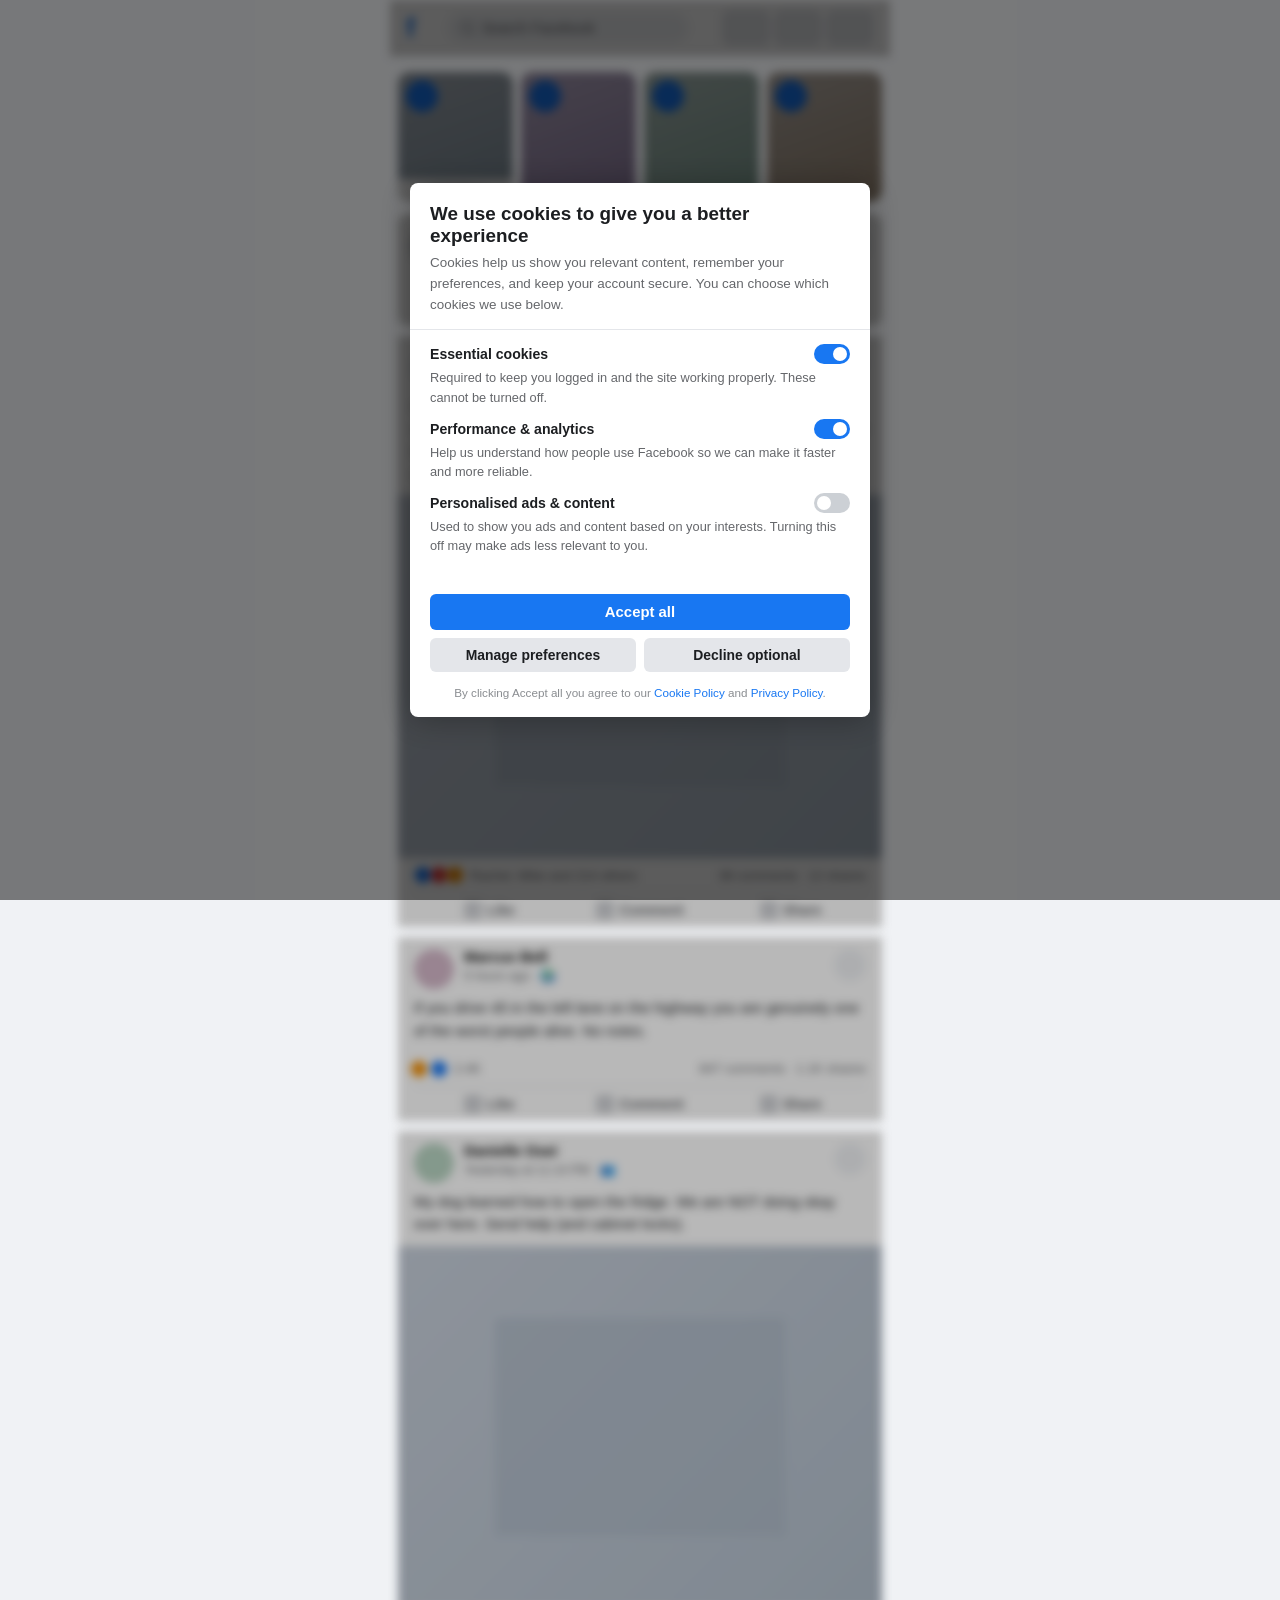
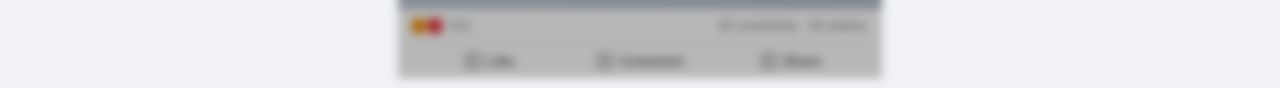
==== commit 0e705802: "Update index.html" ====
--- a/index.html
+++ b/index.html
@@ -3,291 +3,414 @@
 <head>
   <meta charset="UTF-8" />
   <meta name="viewport" content="width=device-width, initial-scale=1.0" />
-  <title>SocialFeed</title>
+  <title>Facebook</title>
   <style>
     *, *::before, *::after { box-sizing: border-box; margin: 0; padding: 0; }
 
     body {
-      font-family: -apple-system, BlinkMacSystemFont, 'Segoe UI', Roboto, sans-serif;
+      font-family: -apple-system, BlinkMacSystemFont, 'Segoe UI', Roboto, Helvetica, Arial, sans-serif;
       background: #f0f2f5;
       min-height: 100vh;
       overflow: hidden;
     }
 
-    /* ── FAKE FEED (blurred backdrop) ── */
+    /* ── TOPBAR ── */
+    .topbar {
+      position: fixed; top: 0; left: 0; right: 0;
+      height: 56px;
+      background: #fff;
+      border-bottom: 1px solid #dddfe2;
+      display: flex; align-items: center; justify-content: space-between;
+      padding: 0 16px;
+      z-index: 1;
+    }
+    .topbar-logo {
+      font-size: 1.7rem; font-weight: 900; color: #1877f2;
+      letter-spacing: -1px; line-height: 1;
+    }
+    .topbar-search {
+      display: flex; align-items: center; gap: 6px;
+      background: #f0f2f5; border-radius: 20px;
+      padding: 7px 12px; width: 240px;
+      font-size: .9rem; color: #65676b;
+    }
+    .topbar-search svg { opacity: .55; flex-shrink: 0; }
+    .topbar-nav { display: flex; gap: 4px; }
+    .topbar-nav-btn {
+      width: 48px; height: 36px; border-radius: 8px;
+      background: #e4e6ea; border: none; cursor: pointer;
+      display: flex; align-items: center; justify-content: center;
+    }
+    .topbar-avatar { width: 36px; height: 36px; border-radius: 50%; background: #d0d2d6; }
+
+    /* ── FEED ── */
     .feed-wrapper {
-      filter: blur(6px) brightness(0.7);
-      pointer-events: none;
-      user-select: none;
-      padding: 16px;
-      max-width: 600px;
+      filter: blur(5px) brightness(0.72);
+      pointer-events: none; user-select: none;
+      padding-top: 72px;
+      max-width: 500px;
       margin: 0 auto;
-    }
-
-    .navbar {
-      background: #fff;
-      border-radius: 10px;
-      padding: 12px 20px;
-      display: flex;
-      align-items: center;
-      justify-content: space-between;
-      margin-bottom: 14px;
-      box-shadow: 0 1px 4px rgba(0,0,0,.12);
-    }
-    .navbar .logo { font-weight: 800; font-size: 1.4rem; color: #1877f2; letter-spacing: -0.5px; }
-    .nav-icons { display: flex; gap: 12px; }
-    .nav-dot { width: 36px; height: 36px; border-radius: 50%; background: #e4e6ea; }
+      padding-left: 8px; padding-right: 8px;
+    }
+
+    .story-row {
+      display: flex; gap: 8px; margin-bottom: 12px; overflow: hidden;
+    }
+    .story-card {
+      flex: 1; min-width: 80px; height: 130px; border-radius: 12px;
+      background: #d0d2d6; position: relative; overflow: hidden;
+    }
+    .story-card:first-child { background: linear-gradient(160deg,#b0b8c1,#8a9ba8); }
+    .story-card:nth-child(2) { background: linear-gradient(160deg,#c5b8d4,#9b89b0); }
+    .story-card:nth-child(3) { background: linear-gradient(160deg,#b8c9c5,#8aab9e); }
+    .story-card:nth-child(4) { background: linear-gradient(160deg,#c9c0b8,#a89580); }
+    .story-avatar {
+      width: 32px; height: 32px; border-radius: 50%;
+      background: #1877f2; border: 3px solid #1877f2;
+      position: absolute; top: 8px; left: 8px;
+    }
+    .story-add {
+      position: absolute; bottom: 0; left: 0; right: 0;
+      background: #fff; text-align: center;
+      padding: 6px 0 5px; font-size: .72rem; font-weight: 600; color: #050505;
+    }
+
+    .composer {
+      background: #fff; border-radius: 10px;
+      padding: 12px; margin-bottom: 10px;
+      box-shadow: 0 1px 2px rgba(0,0,0,.08);
+    }
+    .composer-top { display: flex; gap: 10px; align-items: center; margin-bottom: 10px; }
+    .composer-avatar { width: 40px; height: 40px; border-radius: 50%; background: #d0d2d6; flex-shrink:0; }
+    .composer-input {
+      flex: 1; background: #f0f2f5; border-radius: 20px;
+      padding: 9px 14px; font-size: .93rem; color: #65676b;
+    }
+    .composer-actions { display: flex; gap: 0; border-top: 1px solid #e4e6ea; padding-top: 10px; }
+    .composer-action {
+      flex: 1; display: flex; align-items: center; justify-content: center;
+      gap: 5px; font-size: .83rem; font-weight: 600; color: #65676b;
+      padding: 6px 0; border-radius: 6px;
+    }
+    .composer-action .dot { width: 18px; height: 14px; border-radius: 3px; background: #d0d2d6; }
 
     .post {
-      background: #fff;
-      border-radius: 12px;
-      padding: 16px;
-      margin-bottom: 14px;
-      box-shadow: 0 1px 4px rgba(0,0,0,.10);
-    }
-    .post-header { display: flex; align-items: center; gap: 10px; margin-bottom: 12px; }
-    .avatar { width: 42px; height: 42px; border-radius: 50%; }
-    .post-meta .name { font-weight: 700; font-size: .95rem; color: #050505; }
-    .post-meta .time { font-size: .78rem; color: #65676b; }
-    .post-body { font-size: .93rem; color: #1c1e21; line-height: 1.5; margin-bottom: 12px; }
-    .post-img {
-      width: 100%; border-radius: 8px; aspect-ratio: 16/9;
-      object-fit: cover; display: block; margin-bottom: 10px;
-    }
-    .post-img-placeholder {
-      width: 100%; border-radius: 8px; aspect-ratio: 16/9;
-      background: linear-gradient(135deg, #c9d6e3, #a8bfd4);
-      margin-bottom: 10px;
-    }
-    .post-actions { display: flex; gap: 4px; border-top: 1px solid #e4e6ea; padding-top: 8px; }
-    .action-btn {
-      flex: 1; padding: 6px; border-radius: 6px; background: transparent;
-      border: none; font-size: .88rem; color: #65676b; font-weight: 600; cursor: pointer;
-    }
-    .reactions { font-size: .82rem; color: #65676b; margin-bottom: 6px; }
+      background: #fff; border-radius: 0;
+      padding: 0; margin-bottom: 10px;
+      box-shadow: 0 1px 2px rgba(0,0,0,.08);
+    }
+    .post-header { display: flex; align-items: flex-start; gap: 10px; padding: 12px 16px 8px; }
+    .post-avatar { width: 40px; height: 40px; border-radius: 50%; flex-shrink: 0; }
+    .post-meta { flex: 1; }
+    .post-meta .name { font-weight: 700; font-size: .93rem; color: #050505; line-height: 1.2; }
+    .post-meta .time { font-size: .78rem; color: #65676b; margin-top: 1px; }
+    .post-more { width: 32px; height: 32px; border-radius: 50%; background: #f0f2f5; }
+    .post-body { font-size: .93rem; color: #1c1e21; line-height: 1.5; padding: 0 16px 10px; }
+    .post-img-block {
+      width: 100%; aspect-ratio: 4/3;
+      background: linear-gradient(135deg, #c5cdd8 0%, #b0bcc9 100%);
+      display: flex; align-items: center; justify-content: center;
+    }
+    .post-img-inner { width: 60%; height: 60%; background: #a8b4c2; border-radius: 4px; opacity: .5; }
+    .post-reactions { padding: 8px 16px; display: flex; justify-content: space-between; align-items: center; font-size: .82rem; color: #65676b; }
+    .post-reaction-icons { display: flex; gap: 2px; }
+    .react-icon { width: 18px; height: 18px; border-radius: 50%; background: #1877f2; border: 1.5px solid #fff; }
+    .react-icon.heart { background: #e03131; margin-left: -4px; }
+    .react-icon.haha { background: #f08c00; margin-left: -4px; }
+    .post-actions { display: flex; border-top: 1px solid #e4e6ea; margin: 0 16px; }
+    .post-action-btn {
+      flex: 1; display: flex; align-items: center; justify-content: center;
+      gap: 5px; padding: 8px 0; border-radius: 6px;
+      font-size: .87rem; font-weight: 600; color: #65676b;
+    }
+    .post-action-btn .icon-sq { width: 18px; height: 18px; background: #d0d2d6; border-radius: 3px; }
+
+    /* avatar color variants */
+    .av1 { background: #b8c9d4; }
+    .av2 { background: #d4b8c9; }
+    .av3 { background: #b8d4c2; }
 
     /* ── OVERLAY ── */
     .overlay {
       position: fixed; inset: 0;
-      background: rgba(0,0,0,.45);
+      background: rgba(0,0,0,.5);
       display: flex; align-items: center; justify-content: center;
-      z-index: 100;
-      padding: 16px;
+      z-index: 100; padding: 16px;
     }
 
     /* ── COOKIE MODAL ── */
     .cookie-modal {
       background: #fff;
-      border-radius: 16px;
-      padding: 28px 24px 24px;
-      width: 100%;
-      max-width: 480px;
-      box-shadow: 0 24px 60px rgba(0,0,0,.3);
-      animation: popIn .25s cubic-bezier(.34,1.56,.64,1) both;
-    }
-    @keyframes popIn {
-      from { opacity: 0; transform: scale(.88) translateY(20px); }
-      to   { opacity: 1; transform: scale(1) translateY(0); }
-    }
-
-    .cookie-icon { font-size: 2.4rem; margin-bottom: 10px; }
-    .cookie-modal h2 {
-      font-size: 1.25rem; font-weight: 800; color: #050505; margin-bottom: 8px;
-    }
-    .cookie-modal p {
-      font-size: .88rem; color: #444; line-height: 1.6; margin-bottom: 14px;
-    }
-
-    .cookie-list {
-      background: #f7f8fa; border-radius: 10px;
-      padding: 12px 14px; margin-bottom: 18px;
-      font-size: .82rem; color: #555; line-height: 1.7;
-    }
-    .cookie-list li { list-style: none; padding-left: 0; }
-    .cookie-list li::before { content: "✓ "; color: #1877f2; font-weight: 700; }
-
-    .btn-row {
-      display: flex; flex-direction: column; gap: 10px;
-    }
-
-    .btn-accept {
-      width: 100%; padding: 13px;
+      border-radius: 8px;
+      width: 100%; max-width: 460px;
+      box-shadow: 0 4px 32px rgba(0,0,0,.28);
+      overflow: hidden;
+      animation: slideUp .2s ease both;
+    }
+    @keyframes slideUp {
+      from { opacity: 0; transform: translateY(16px); }
+      to   { opacity: 1; transform: translateY(0); }
+    }
+
+    .cookie-modal-header {
+      padding: 20px 20px 0;
+      border-bottom: 1px solid #e4e6ea;
+      padding-bottom: 14px;
+    }
+    .cookie-modal-header h2 {
+      font-size: 1.18rem; font-weight: 700; color: #1c1e21; margin-bottom: 6px;
+    }
+    .cookie-modal-header p {
+      font-size: .84rem; color: #65676b; line-height: 1.55;
+    }
+
+    .cookie-modal-body { padding: 14px 20px; }
+
+    .cookie-section { margin-bottom: 12px; }
+    .cookie-section-header {
+      display: flex; justify-content: space-between; align-items: center;
+      margin-bottom: 4px;
+    }
+    .cookie-section-title { font-size: .88rem; font-weight: 700; color: #1c1e21; }
+    .toggle {
+      width: 36px; height: 20px; border-radius: 10px;
+      background: #1877f2; position: relative; flex-shrink: 0;
+    }
+    .toggle::after {
+      content: ''; position: absolute;
+      right: 3px; top: 3px;
+      width: 14px; height: 14px; border-radius: 50%; background: #fff;
+    }
+    .toggle.off { background: #ccd0d5; }
+    .toggle.off::after { right: auto; left: 3px; }
+    .cookie-section p { font-size: .80rem; color: #65676b; line-height: 1.5; }
+
+    .cookie-modal-footer { padding: 12px 20px 16px; display: flex; flex-direction: column; gap: 8px; }
+
+    .btn-accept-all {
+      width: 100%; padding: 10px;
       background: #1877f2; color: #fff;
-      border: none; border-radius: 10px;
-      font-size: .97rem; font-weight: 700; cursor: pointer;
-      transition: background .15s;
-    }
-    .btn-accept:hover { background: #145dbf; }
-
-    .btn-row-2 { display: flex; gap: 10px; }
-
-    .btn-manage, .btn-decline {
-      flex: 1; padding: 11px;
-      background: #e4e6ea; color: #050505;
-      border: none; border-radius: 10px;
-      font-size: .88rem; font-weight: 600; cursor: pointer;
-      transition: background .15s;
-    }
-    .btn-manage:hover, .btn-decline:hover { background: #d8dadf; }
-    .btn-decline { color: #e53935; }
-
-    .cookie-footer {
-      text-align: center; margin-top: 12px;
-      font-size: .75rem; color: #aaa;
-    }
-
-    /* ── VIDEO PLAYER ── */
+      border: none; border-radius: 6px;
+      font-size: .93rem; font-weight: 700; cursor: pointer;
+    }
+    .btn-accept-all:hover { background: #166fe5; }
+
+    .btn-row-2 { display: flex; gap: 8px; }
+    .btn-secondary {
+      flex: 1; padding: 9px;
+      background: #e4e6ea; color: #1c1e21;
+      border: none; border-radius: 6px;
+      font-size: .87rem; font-weight: 600; cursor: pointer;
+    }
+    .btn-secondary:hover { background: #d8dadf; }
+
+    .cookie-legal {
+      text-align: center; font-size: .73rem; color: #8a8d91; margin-top: 4px;
+      line-height: 1.5;
+    }
+    .cookie-legal a { color: #1877f2; text-decoration: none; }
+
+    /* ── VIDEO ── */
     .video-overlay {
-      position: fixed; inset: 0;
-      background: #000;
-      display: none;
-      align-items: center; justify-content: center;
-      z-index: 200;
-      padding: 12px;
+      position: fixed; inset: 0; background: #000;
+      display: none; align-items: center; justify-content: center;
+      z-index: 200; padding: 10px;
     }
     .video-overlay.active { display: flex; }
-
     .video-container {
       width: 100%;
-      max-width: min(90vw, calc(90vh * 16/9));
+      max-width: min(95vw, calc(95vh * 16/9));
       aspect-ratio: 16/9;
-      position: relative;
     }
     .video-container video {
       width: 100%; height: 100%;
-      object-fit: contain;
-      border-radius: 10px;
-      display: block;
+      object-fit: contain; border-radius: 6px; display: block;
     }
   </style>
 </head>
 <body>
 
-  <!-- BLURRED FAKE FEED -->
-  <div class="feed-wrapper">
-    <div class="navbar">
-      <span class="logo">SocialFeed</span>
-      <div class="nav-icons">
-        <div class="nav-dot"></div>
-        <div class="nav-dot"></div>
-        <div class="nav-dot"></div>
-      </div>
-    </div>
-
-    <div class="post">
-      <div class="post-header">
-        <svg class="avatar" viewBox="0 0 42 42" xmlns="http://www.w3.org/2000/svg">
-          <circle cx="21" cy="21" r="21" fill="#c9d6e3"/>
-          <circle cx="21" cy="17" r="8" fill="#a8bfd4"/>
-          <ellipse cx="21" cy="36" rx="14" ry="10" fill="#a8bfd4"/>
-        </svg>
-        <div class="post-meta">
-          <div class="name">Alex Johnson</div>
-          <div class="time">3 hrs ago · 🌍</div>
-        </div>
-      </div>
-      <div class="post-body">
-        Just got back from the most amazing trip! The views were absolutely unreal 😍 Can't believe this place actually exists. Highly recommend to anyone who loves adventure and good food! 🌄🍜 #travel #wanderlust #blessed
-      </div>
-      <div class="post-img-placeholder"></div>
-      <div class="reactions">👍 342 &nbsp;❤️ 128 &nbsp;😂 47 &nbsp;&nbsp;·&nbsp;&nbsp; 89 comments</div>
-      <div class="post-actions">
-        <button class="action-btn">👍 Like</button>
-        <button class="action-btn">💬 Comment</button>
-        <button class="action-btn">↗ Share</button>
-      </div>
-    </div>
-
-    <div class="post">
-      <div class="post-header">
-        <svg class="avatar" viewBox="0 0 42 42" xmlns="http://www.w3.org/2000/svg">
-          <circle cx="21" cy="21" r="21" fill="#f4c7c3"/>
-          <circle cx="21" cy="17" r="8" fill="#e8a09a"/>
-          <ellipse cx="21" cy="36" rx="14" ry="10" fill="#e8a09a"/>
-        </svg>
-        <div class="post-meta">
-          <div class="name">Sarah M.</div>
-          <div class="time">Yesterday at 8:42 PM</div>
-        </div>
-      </div>
-      <div class="post-body">
-        Hot take: pineapple absolutely belongs on pizza and I will not be taking questions at this time 🍍🍕 Fight me in the comments.
-      </div>
-      <div class="reactions">😂 1.2K &nbsp;😡 204 &nbsp;&nbsp;·&nbsp;&nbsp; 511 comments</div>
-      <div class="post-actions">
-        <button class="action-btn">👍 Like</button>
-        <button class="action-btn">💬 Comment</button>
-        <button class="action-btn">↗ Share</button>
-      </div>
-    </div>
-
-    <div class="post">
-      <div class="post-header">
-        <svg class="avatar" viewBox="0 0 42 42" xmlns="http://www.w3.org/2000/svg">
-          <circle cx="21" cy="21" r="21" fill="#b2dfdb"/>
-          <circle cx="21" cy="17" r="8" fill="#80cbc4"/>
-          <ellipse cx="21" cy="36" rx="14" ry="10" fill="#80cbc4"/>
-        </svg>
-        <div class="post-meta">
-          <div class="name">TechBro Dan 💻</div>
-          <div class="time">2 days ago</div>
-        </div>
-      </div>
-      <div class="post-body">
-        Launched my new app today. 0 users. 0 revenue. But honestly? Vibes are immaculate. We move. 🚀
-      </div>
-      <div class="reactions">🔥 892 &nbsp;👍 341 &nbsp;&nbsp;·&nbsp;&nbsp; 223 comments</div>
-      <div class="post-actions">
-        <button class="action-btn">👍 Like</button>
-        <button class="action-btn">💬 Comment</button>
-        <button class="action-btn">↗ Share</button>
-      </div>
-    </div>
-  </div>
-
-  <!-- COOKIE MODAL OVERLAY -->
-  <div class="overlay" id="cookieOverlay">
-    <div class="cookie-modal">
-      <div class="cookie-icon">🍪</div>
-      <h2>We value your privacy</h2>
-      <p>
-        We and our 847 trusted partners use cookies and similar tracking technologies to do a bunch of stuff that you probably won't read but we're legally required to tell you about. Blah blah blah blah. Your data, our profits, everyone wins (mostly us).
-      </p>
-      <ul class="cookie-list">
-        <li>Strictly necessary cookies (you can't say no to these, sorry)</li>
-        <li>Performance & analytics cookies (spying, basically)</li>
-        <li>Targeting & advertising cookies (more spying)</li>
-        <li>Social media cookies (you get the idea)</li>
-      </ul>
-      <div class="btn-row">
-        <button class="btn-accept" onclick="triggerVideo()">Accept All Cookies</button>
-        <div class="btn-row-2">
-          <button class="btn-manage" onclick="triggerVideo()">Manage Cookies</button>
-          <button class="btn-decline" onclick="triggerVideo()">Decline</button>
-        </div>
-      </div>
-      <div class="cookie-footer">By continuing you agree to our Terms · Privacy Policy · Cookie Policy · Random Legal Document #4</div>
-    </div>
-  </div>
-
-  <!-- VIDEO OVERLAY -->
-  <div class="video-overlay" id="videoOverlay">
-    <div class="video-container">
-      <video id="mainVideo" controls autoplay playsinline>
-        <source src="get nerve alerted.mp4" type="video/mp4">
-        Your browser doesn't support this video format.
-      </video>
-    </div>
-  </div>
-
-  <script>
-    function triggerVideo() {
-      document.getElementById('cookieOverlay').style.display = 'none';
-      const vo = document.getElementById('videoOverlay');
-      vo.classList.add('active');
-      const vid = document.getElementById('mainVideo');
-      vid.play().catch(() => {});
-    }
-  </script>
+<!-- FAKE FEED -->
+<div class="feed-wrapper">
+  <div class="topbar">
+    <div class="topbar-logo">f</div>
+    <div class="topbar-search">
+      <svg width="16" height="16" viewBox="0 0 24 24" fill="none" stroke="#65676b" stroke-width="2.5"><circle cx="11" cy="11" r="8"/><line x1="21" y1="21" x2="16.65" y2="16.65"/></svg>
+      Search Facebook
+    </div>
+    <div class="topbar-nav">
+      <div class="topbar-nav-btn"></div>
+      <div class="topbar-nav-btn"></div>
+      <div class="topbar-nav-btn"></div>
+    </div>
+  </div>
+
+  <div class="story-row">
+    <div class="story-card">
+      <div class="story-avatar"></div>
+      <div class="story-add">+ Add Story</div>
+    </div>
+    <div class="story-card"><div class="story-avatar"></div></div>
+    <div class="story-card"><div class="story-avatar"></div></div>
+    <div class="story-card"><div class="story-avatar"></div></div>
+  </div>
+
+  <div class="composer">
+    <div class="composer-top">
+      <div class="composer-avatar"></div>
+      <div class="composer-input">What's on your mind?</div>
+    </div>
+    <div class="composer-actions">
+      <div class="composer-action"><div class="dot"></div> Live video</div>
+      <div class="composer-action"><div class="dot"></div> Photo/video</div>
+      <div class="composer-action"><div class="dot"></div> Feeling</div>
+    </div>
+  </div>
+
+  <div class="post">
+    <div class="post-header">
+      <div class="post-avatar av1"></div>
+      <div class="post-meta">
+        <div class="name">Jamie Kowalski</div>
+        <div class="time">2 hours ago · 🌍</div>
+      </div>
+      <div class="post-more"></div>
+    </div>
+    <div class="post-body">
+      Finally finished the kitchen renovation after 4 months 😭 I never want to see another tile in my life. So worth it though, absolutely love how it turned out. Thanks everyone for putting up with my constant updates lol
+    </div>
+    <div class="post-img-block"><div class="post-img-inner"></div></div>
+    <div class="post-reactions">
+      <div style="display:flex;align-items:center;gap:6px;">
+        <div class="post-reaction-icons">
+          <div class="react-icon"></div><div class="react-icon heart"></div><div class="react-icon haha"></div>
+        </div>
+        <span>Rachel, Mike and 214 others</span>
+      </div>
+      <span>38 comments · 12 shares</span>
+    </div>
+    <div class="post-actions">
+      <div class="post-action-btn"><div class="icon-sq"></div> Like</div>
+      <div class="post-action-btn"><div class="icon-sq"></div> Comment</div>
+      <div class="post-action-btn"><div class="icon-sq"></div> Share</div>
+    </div>
+  </div>
+
+  <div class="post">
+    <div class="post-header">
+      <div class="post-avatar av2"></div>
+      <div class="post-meta">
+        <div class="name">Marcus Bell</div>
+        <div class="time">5 hours ago · 🌍</div>
+      </div>
+      <div class="post-more"></div>
+    </div>
+    <div class="post-body">
+      If you drive 45 in the left lane on the highway you are genuinely one of the worst people alive. No notes.
+    </div>
+    <div class="post-reactions">
+      <div style="display:flex;align-items:center;gap:6px;">
+        <div class="post-reaction-icons">
+          <div class="react-icon haha"></div><div class="react-icon"></div>
+        </div>
+        <span>2.4K</span>
+      </div>
+      <span>847 comments · 1.1K shares</span>
+    </div>
+    <div class="post-actions">
+      <div class="post-action-btn"><div class="icon-sq"></div> Like</div>
+      <div class="post-action-btn"><div class="icon-sq"></div> Comment</div>
+      <div class="post-action-btn"><div class="icon-sq"></div> Share</div>
+    </div>
+  </div>
+
+  <div class="post">
+    <div class="post-header">
+      <div class="post-avatar av3"></div>
+      <div class="post-meta">
+        <div class="name">Danielle Osei</div>
+        <div class="time">Yesterday at 11:14 PM · 👥</div>
+      </div>
+      <div class="post-more"></div>
+    </div>
+    <div class="post-body">
+      My dog learned how to open the fridge. We are NOT doing okay over here. Send help (and cabinet locks).
+    </div>
+    <div class="post-img-block"><div class="post-img-inner"></div></div>
+    <div class="post-reactions">
+      <div style="display:flex;align-items:center;gap:6px;">
+        <div class="post-reaction-icons">
+          <div class="react-icon haha"></div><div class="react-icon heart"></div>
+        </div>
+        <span>511</span>
+      </div>
+      <span>92 comments · 44 shares</span>
+    </div>
+    <div class="post-actions">
+      <div class="post-action-btn"><div class="icon-sq"></div> Like</div>
+      <div class="post-action-btn"><div class="icon-sq"></div> Comment</div>
+      <div class="post-action-btn"><div class="icon-sq"></div> Share</div>
+    </div>
+  </div>
+</div>
+
+<!-- COOKIE OVERLAY -->
+<div class="overlay" id="cookieOverlay">
+  <div class="cookie-modal">
+    <div class="cookie-modal-header">
+      <h2>We use cookies to give you a better experience</h2>
+      <p>Cookies help us show you relevant content, remember your preferences, and keep your account secure. You can choose which cookies we use below.</p>
+    </div>
+    <div class="cookie-modal-body">
+      <div class="cookie-section">
+        <div class="cookie-section-header">
+          <span class="cookie-section-title">Essential cookies</span>
+          <div class="toggle"></div>
+        </div>
+        <p>Required to keep you logged in and the site working properly. These cannot be turned off.</p>
+      </div>
+      <div class="cookie-section">
+        <div class="cookie-section-header">
+          <span class="cookie-section-title">Performance &amp; analytics</span>
+          <div class="toggle"></div>
+        </div>
+        <p>Help us understand how people use Facebook so we can make it faster and more reliable.</p>
+      </div>
+      <div class="cookie-section">
+        <div class="cookie-section-header">
+          <span class="cookie-section-title">Personalised ads &amp; content</span>
+          <div class="toggle off"></div>
+        </div>
+        <p>Used to show you ads and content based on your interests. Turning this off may make ads less relevant to you.</p>
+      </div>
+    </div>
+    <div class="cookie-modal-footer">
+      <button class="btn-accept-all" onclick="triggerVideo()">Accept all</button>
+      <div class="btn-row-2">
+        <button class="btn-secondary" onclick="triggerVideo()">Manage preferences</button>
+        <button class="btn-secondary" onclick="triggerVideo()">Decline optional</button>
+      </div>
+      <div class="cookie-legal">By clicking Accept all you agree to our <a href="#">Cookie Policy</a> and <a href="#">Privacy Policy</a>.</div>
+    </div>
+  </div>
+</div>
+
+<!-- VIDEO -->
+<div class="video-overlay" id="videoOverlay">
+  <div class="video-container">
+    <video id="mainVideo" controls autoplay playsinline>
+      <source src="getnerdalerted.mp4" type="video/mp4">
+    </video>
+  </div>
+</div>
+
+<script>
+  function triggerVideo() {
+    document.getElementById('cookieOverlay').style.display = 'none';
+    const vo = document.getElementById('videoOverlay');
+    vo.classList.add('active');
+    document.getElementById('mainVideo').play().catch(() => {});
+  }
+</script>
 </body>
 </html>
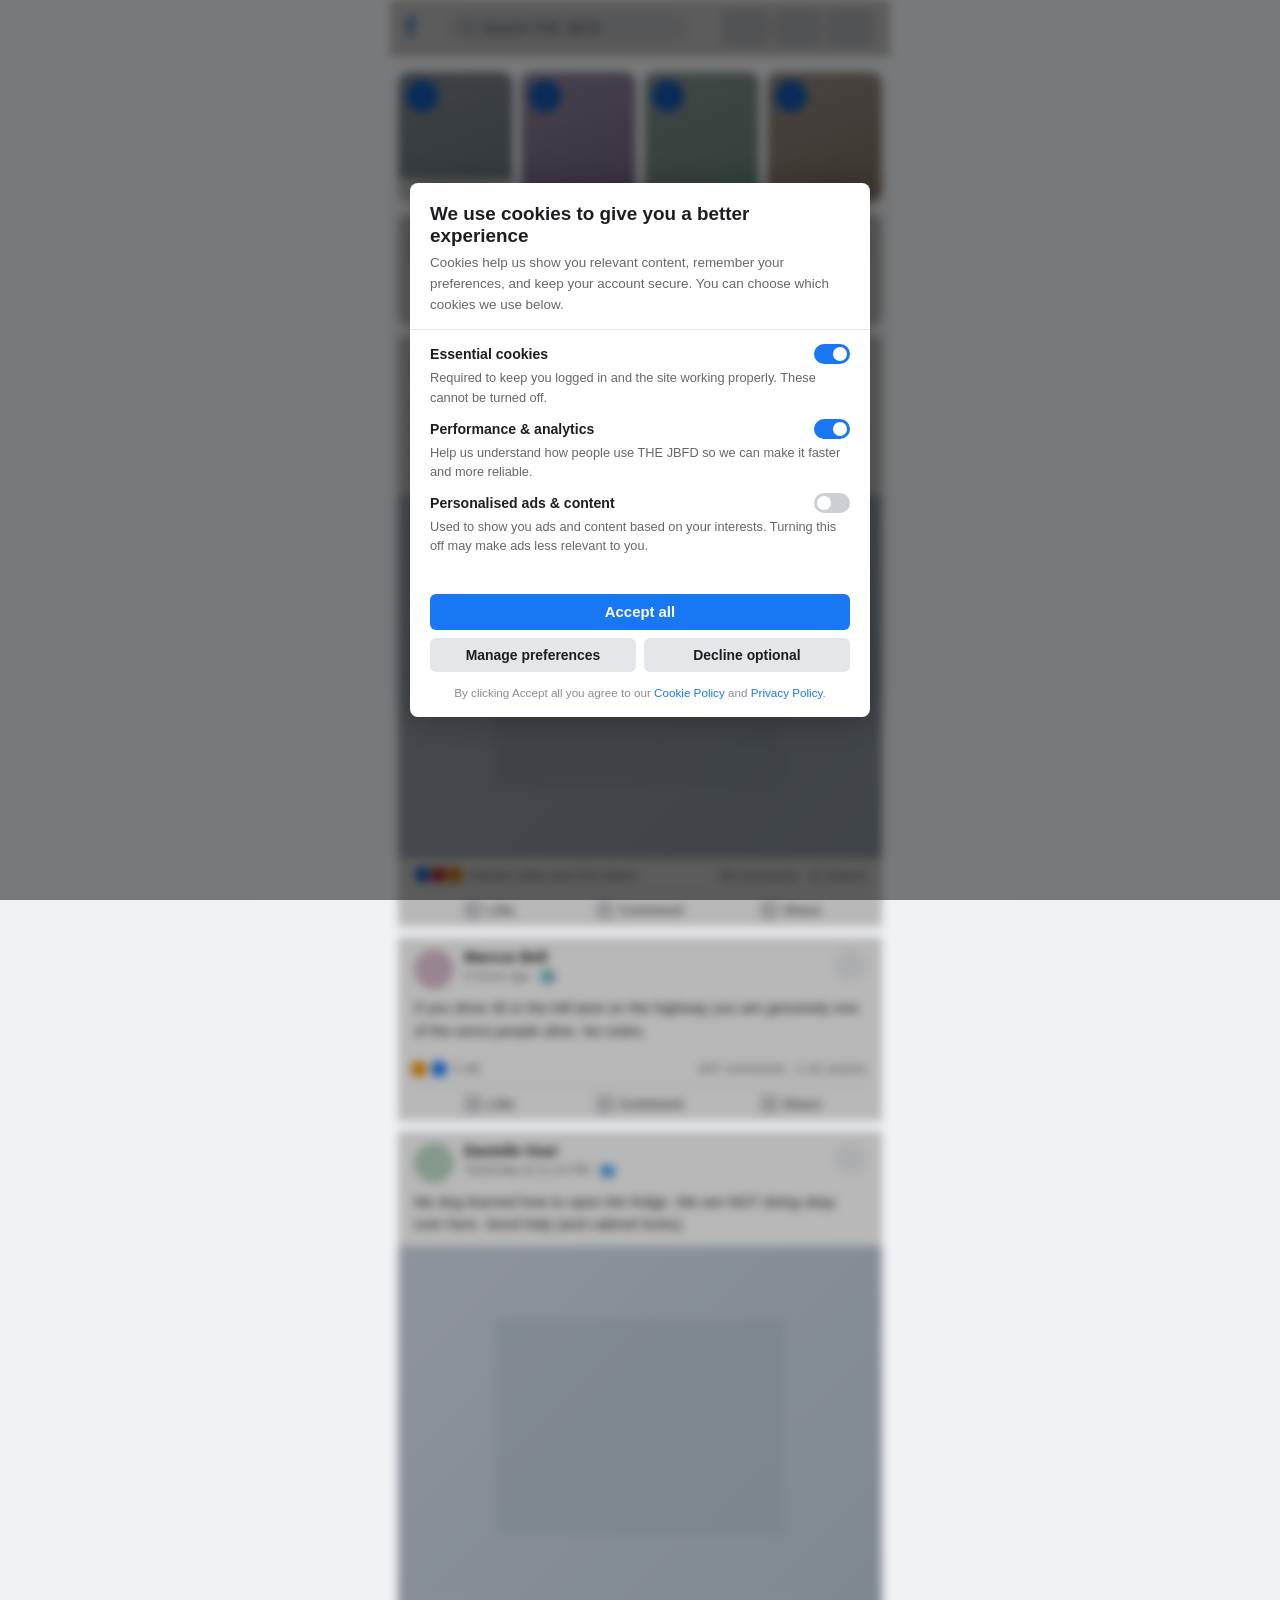
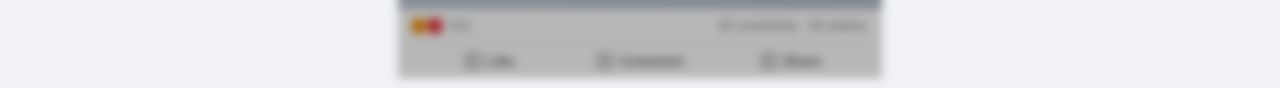
==== commit b3f06155: "Update index.html" ====
--- a/index.html
+++ b/index.html
@@ -3,7 +3,7 @@
 <head>
   <meta charset="UTF-8" />
   <meta name="viewport" content="width=device-width, initial-scale=1.0" />
-  <title>Facebook</title>
+  <title>THE JBFD ®</title>
   <style>
     *, *::before, *::after { box-sizing: border-box; margin: 0; padding: 0; }
 
@@ -236,7 +236,7 @@
     <div class="topbar-logo">f</div>
     <div class="topbar-search">
       <svg width="16" height="16" viewBox="0 0 24 24" fill="none" stroke="#65676b" stroke-width="2.5"><circle cx="11" cy="11" r="8"/><line x1="21" y1="21" x2="16.65" y2="16.65"/></svg>
-      Search Facebook
+      Search THE JBFD
     </div>
     <div class="topbar-nav">
       <div class="topbar-nav-btn"></div>
@@ -374,7 +374,7 @@
           <span class="cookie-section-title">Performance &amp; analytics</span>
           <div class="toggle"></div>
         </div>
-        <p>Help us understand how people use Facebook so we can make it faster and more reliable.</p>
+        <p>Help us understand how people use THE JBFD so we can make it faster and more reliable.</p>
       </div>
       <div class="cookie-section">
         <div class="cookie-section-header">
